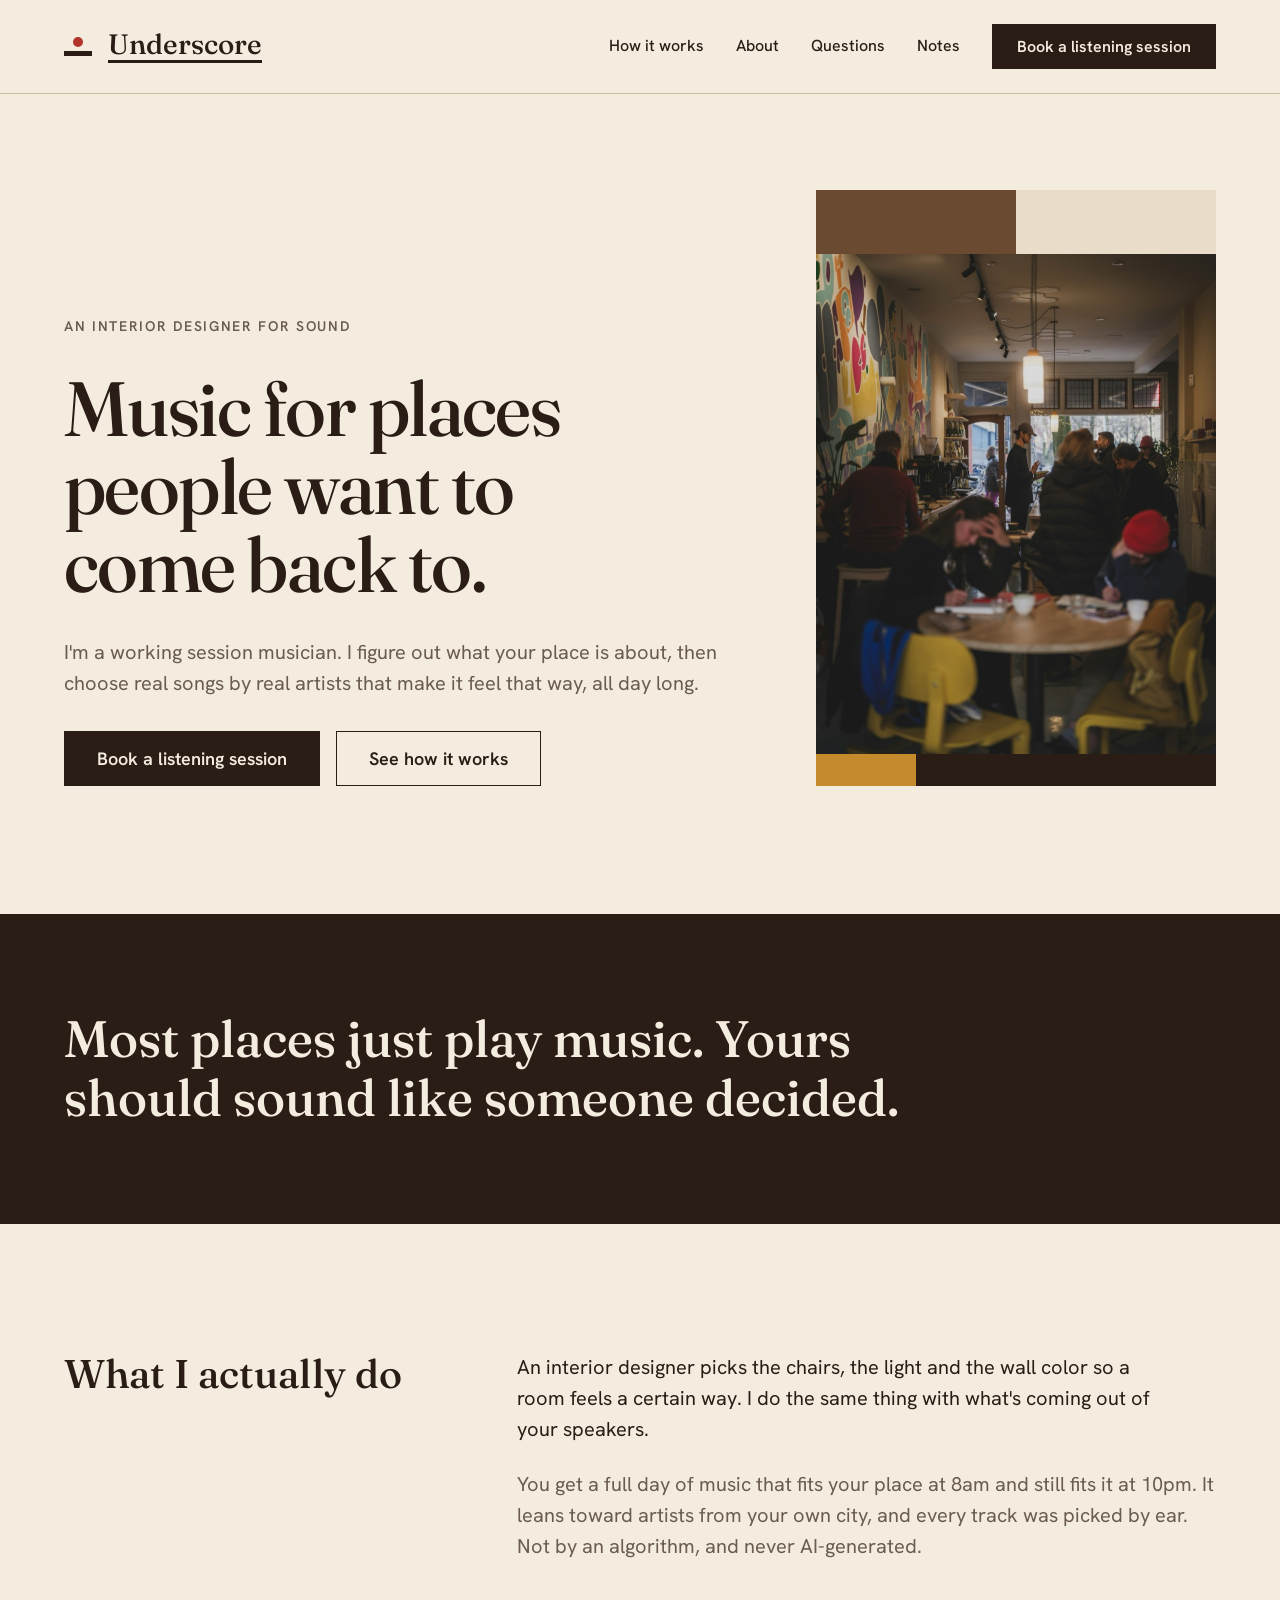
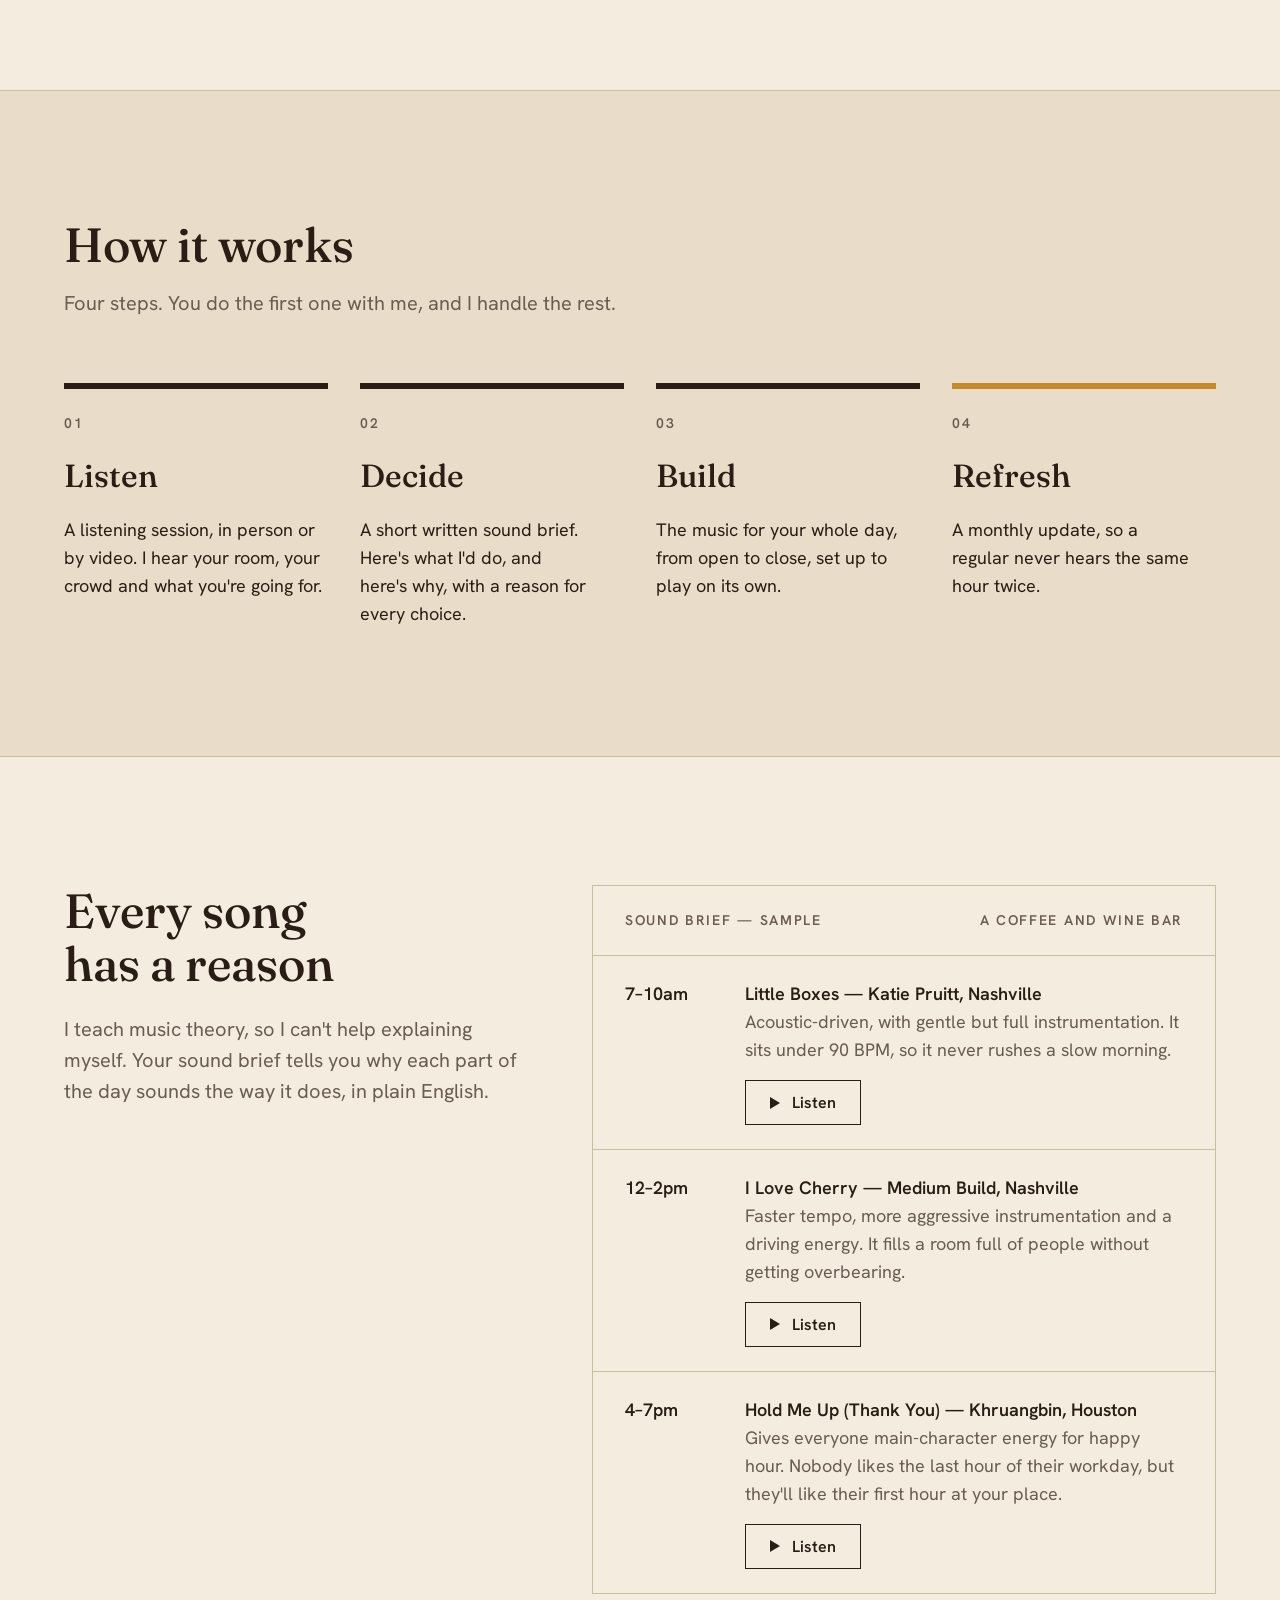
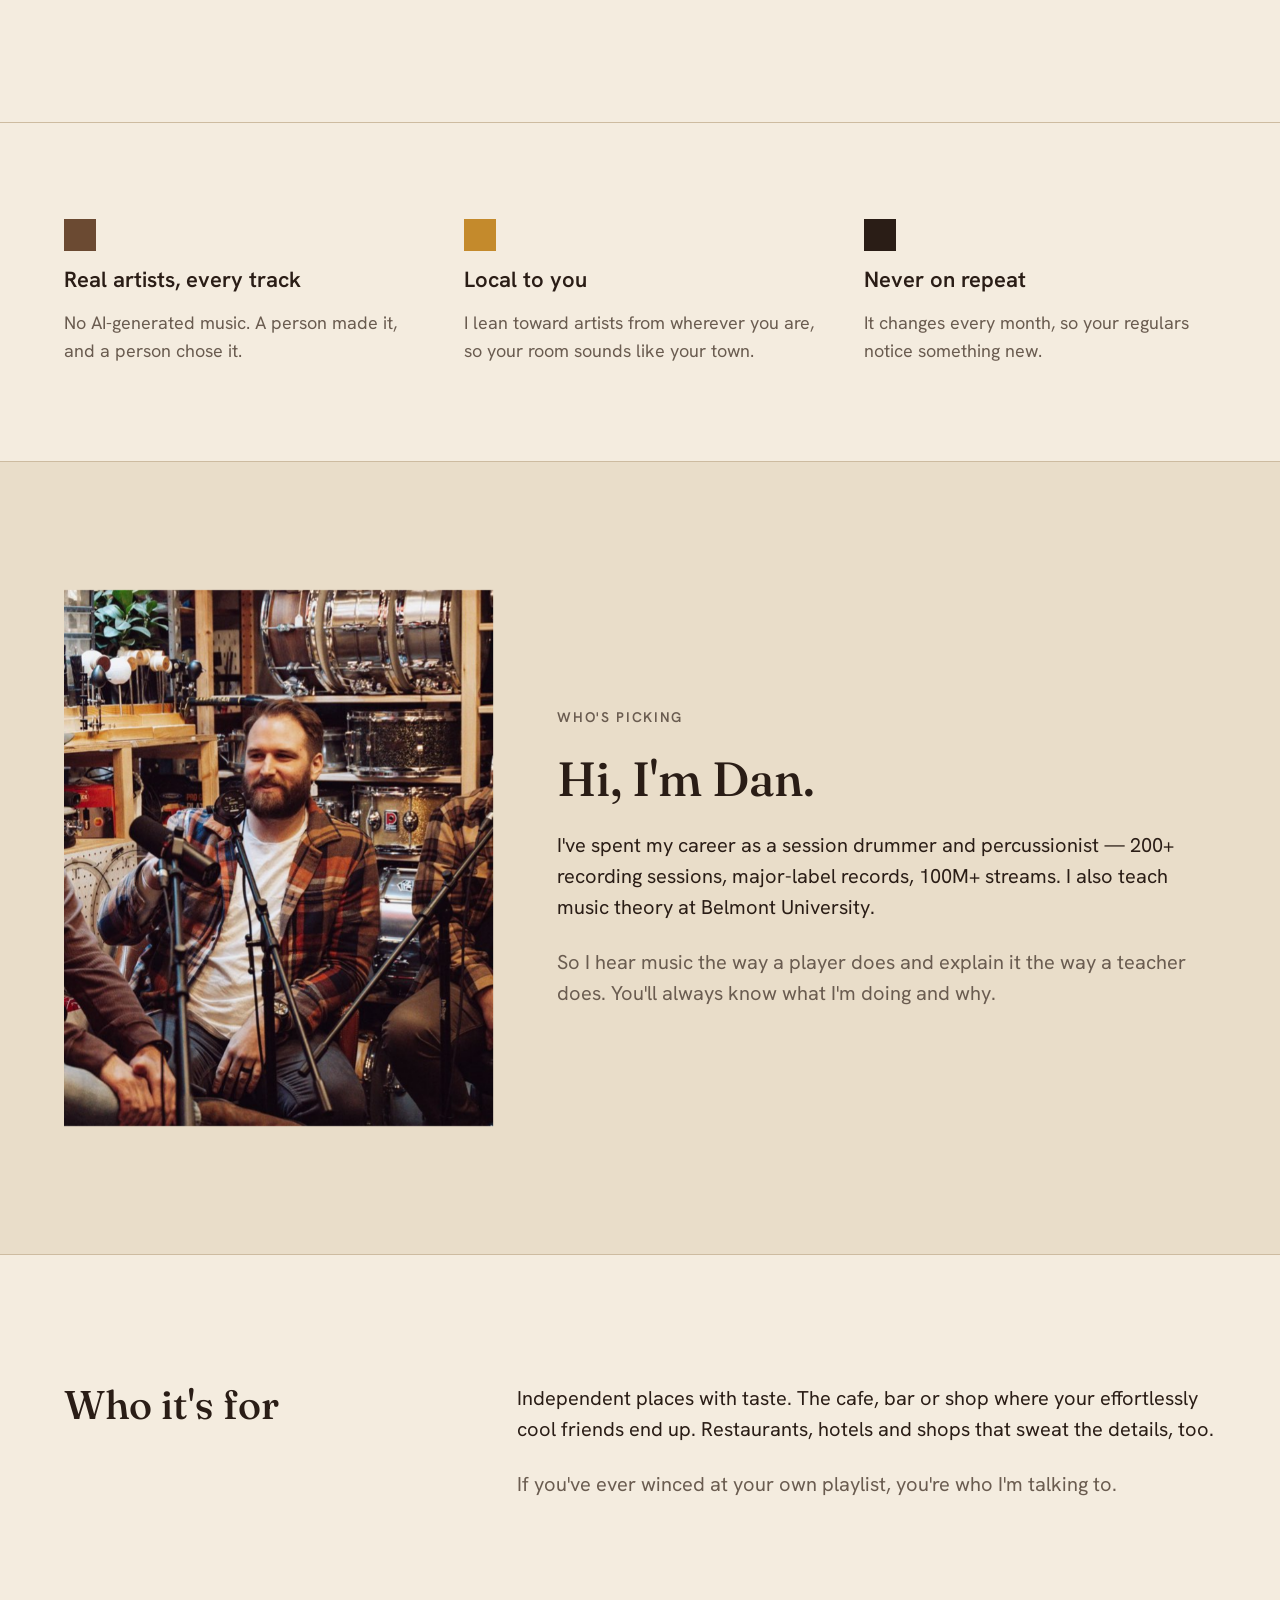
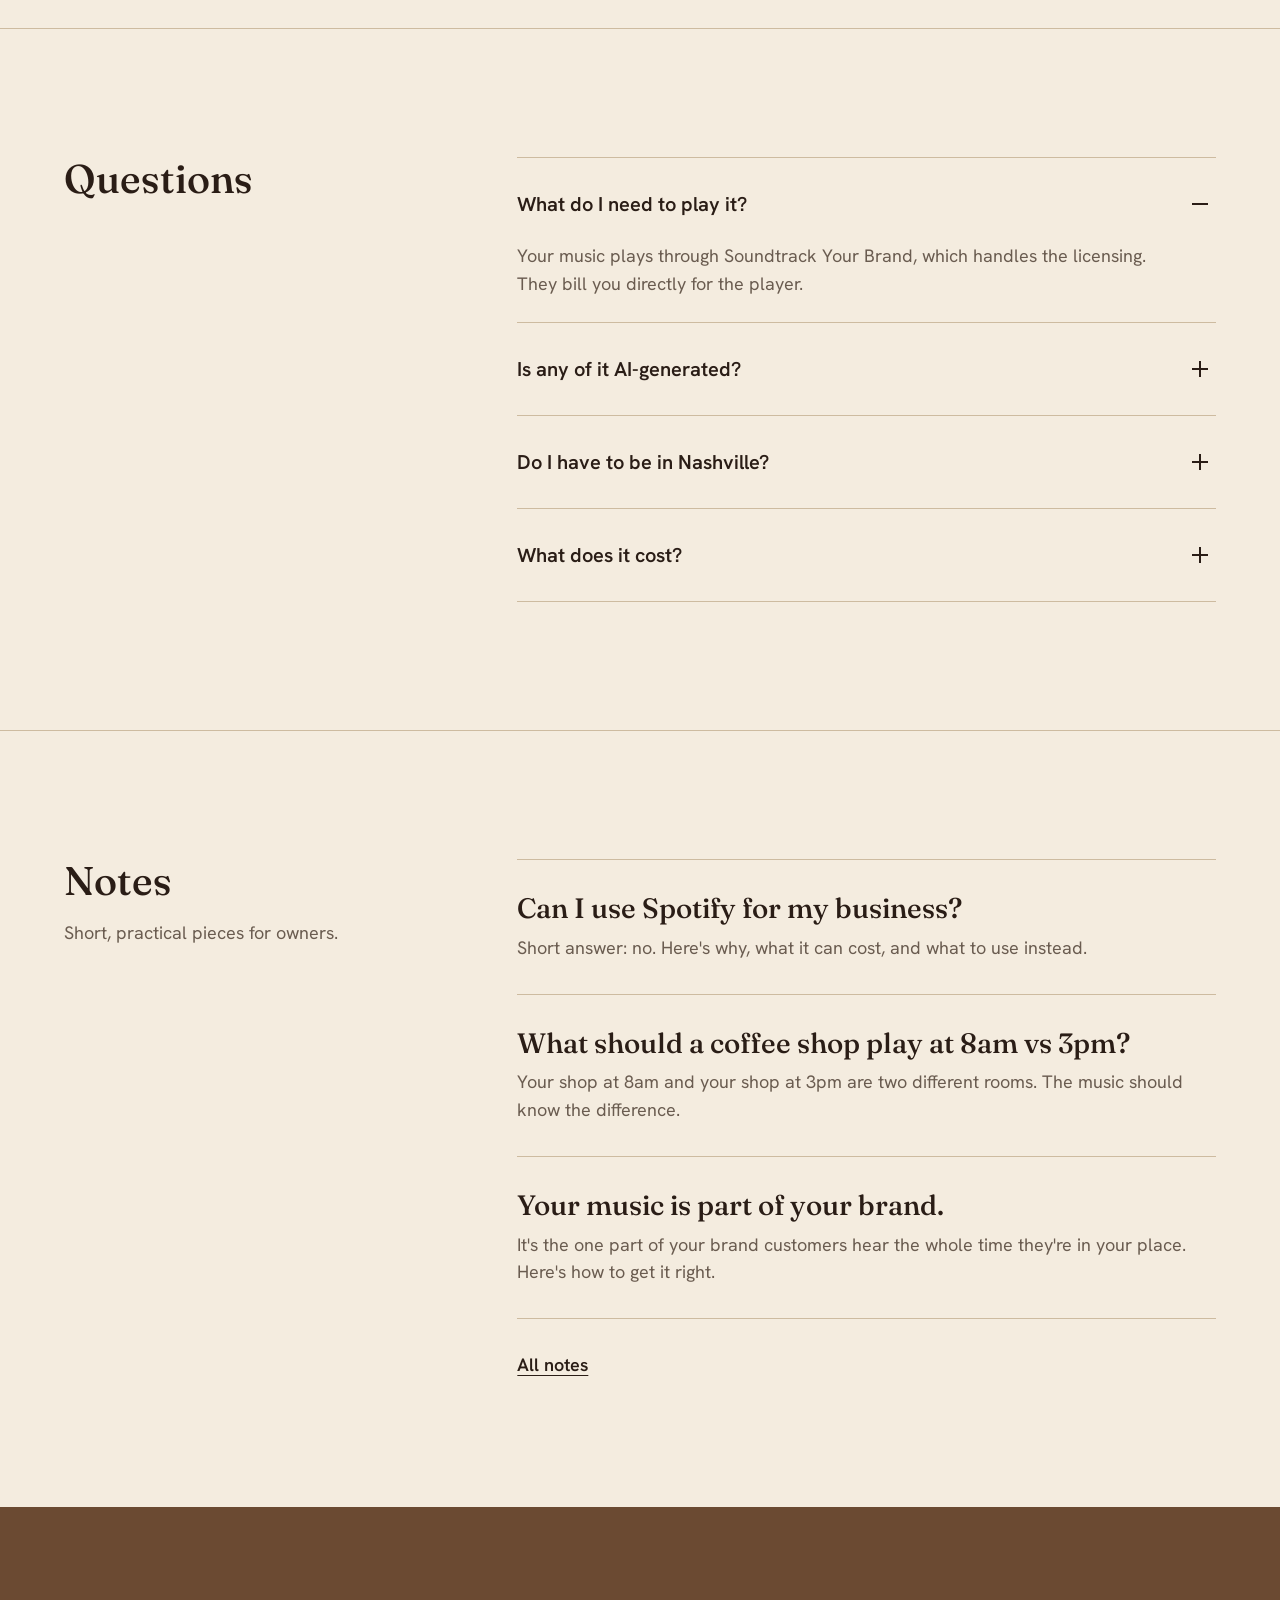
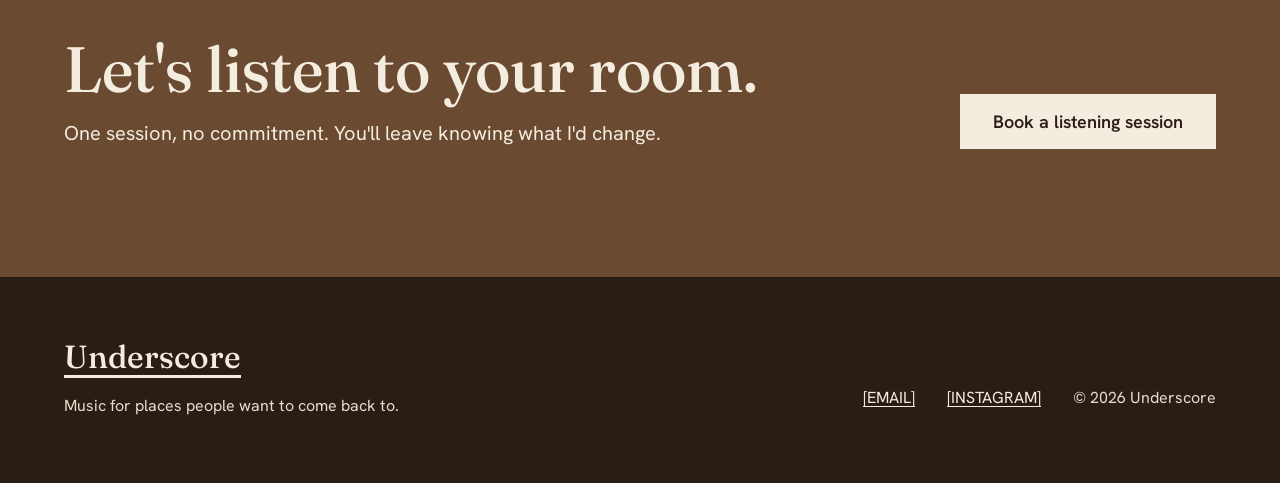
==== site/index.html @ d5ae50de "Add note: Can I use Spotify for my business? Links it from the brand note and retires the placeholde" ====
<!doctype html>
<html lang="en">
<head>
  <meta charset="utf-8">
  <meta name="viewport" content="width=device-width, initial-scale=1">
  <title>Underscore — Music for places people want to come back to</title>
  <meta name="description" content="A working session musician who chooses the music for your cafe, bar or shop. Real songs by real artists, explained in plain English. Think of it as an interior designer for sound.">
  <!-- Pre-launch: keep search engines out until the name and domain are settled. Remove at launch. -->
  <meta name="robots" content="noindex, nofollow">
  <meta name="color-scheme" content="light">
  <meta name="theme-color" content="#F4ECDF">
  <link rel="icon" href="favicon.svg" type="image/svg+xml">
  <link rel="apple-touch-icon" href="/apple-touch-icon.png">
  <link rel="preconnect" href="https://fonts.googleapis.com">
  <link rel="preconnect" href="https://fonts.gstatic.com" crossorigin>
  <link href="https://fonts.googleapis.com/css2?family=Fraunces:opsz,wght@9..144,500&family=Hanken+Grotesk:wght@400;500;600&display=swap" rel="stylesheet">
  <link rel="stylesheet" href="styles.css">
  <script src="js/site.js" defer></script>
</head>
<body>
  <a class="skip" href="#main">Skip to content</a>

  <header class="site-header">
    <div class="wrap">
      <a class="brand" href="/" aria-label="Underscore, home">
        <span class="stamp" aria-hidden="true"><span class="stamp__dot"></span><span class="stamp__bar"></span></span>
        <span class="wordmark">Underscore</span>
      </a>
      <nav class="nav" aria-label="Main">
        <a href="#how">How it works</a>
        <a href="#about">About</a>
        <a href="#faq">Questions</a>
        <a href="/notes/">Notes</a>
      </nav>
      <!-- Shortens to "Book" on phones; aria-label keeps the full name for screen readers. -->
      <a class="btn btn--solid btn--small header-cta" href="book.html" aria-label="Book a listening session">Book<span class="hide-sm">&nbsp;a listening session</span></a>
    </div>
  </header>

  <main id="main" tabindex="-1">
    <section class="hero">
      <div class="wrap">
        <div class="hero__copy">
          <p class="eyebrow">An interior designer for sound</p>
          <h1>Music for places people want to come back to.</h1>
          <p class="hero__sub lede soft">I'm a working session musician. I figure out what your place is about, then choose real songs by real artists that make it feel that way, all day long.</p>
          <div class="actions">
            <a class="btn btn--solid" href="book.html">Book a listening session</a>
            <a class="btn btn--line" href="#how">See how it works</a>
          </div>
        </div>
        <!-- Decorative: the photo is mood, not information, so alt="". Photo via Unsplash. -->
        <div class="blocks" aria-hidden="true">
          <div></div>
          <div></div>
          <div class="photo">
            <img src="images/hero-cafe-800.jpg"
                 srcset="images/hero-cafe-800.jpg 800w, images/hero-cafe-1200.jpg 1200w"
                 sizes="(max-width: 760px) 100vw, 440px"
                 width="1200" height="1600" alt="" fetchpriority="high">
          </div>
          <div></div>
          <div></div>
        </div>
      </div>
    </section>

    <section class="band--ink quote-band">
      <div class="wrap">
        <p class="quote" data-reveal="words">Most places just play music. Yours should sound like someone decided.</p>
      </div>
    </section>

    <section class="section">
      <div class="wrap split" data-reveal-stagger>
        <h2 class="h2 h2--sm">What I actually do</h2>
        <div class="stack lede measure">
          <p>An interior designer picks the chairs, the light and the wall color so a room feels a certain way. I do the same thing with what's coming out of your speakers.</p>
          <p class="soft">You get a full day of music that fits your place at 8am and still fits it at 10pm. It leans toward artists from your own city, and every track was picked by ear. Not by an algorithm, and never AI-generated.</p>
        </div>
      </div>
    </section>

    <section id="how" class="section band--plaster">
      <div class="wrap">
        <div class="stack stack--tight measure" data-reveal>
          <h2 class="h2">How it works</h2>
          <p class="lede soft">Four steps. You do the first one with me, and I handle the rest.</p>
        </div>
        <ol class="steps" data-reveal-stagger>
          <li class="step">
            <span class="step__num" aria-hidden="true">01</span>
            <h3>Listen</h3>
            <p>A listening session, in person or by video. I hear your room, your crowd and what you're going for.</p>
          </li>
          <li class="step">
            <span class="step__num" aria-hidden="true">02</span>
            <h3>Decide</h3>
            <p>A short written sound brief. Here's what I'd do, and here's why, with a reason for every choice.</p>
          </li>
          <li class="step">
            <span class="step__num" aria-hidden="true">03</span>
            <h3>Build</h3>
            <p>The music for your whole day, from open to close, set up to play on its own.</p>
          </li>
          <li class="step">
            <span class="step__num" aria-hidden="true">04</span>
            <h3>Refresh</h3>
            <p>A monthly update, so a regular never hears the same hour twice.</p>
          </li>
        </ol>
      </div>
    </section>

    <section class="section">
      <div class="wrap brief-wrap">
        <div class="stack" data-reveal>
          <h2 class="h2">Every song has a reason</h2>
          <p class="lede soft">I teach music theory, so I can't help explaining myself. Your sound brief tells you why each part of the day sounds the way it does, in plain English.</p>
        </div>
        <figure class="brief" aria-labelledby="brief-title" data-reveal>
          <figcaption class="brief__head eyebrow"><span id="brief-title">Sound brief — sample</span><span>A coffee and wine bar</span></figcaption>
          <ol class="brief__rows" data-reveal-stagger>
            <li class="brief__row" data-hours="7-10">
              <span class="brief__time">7–10am</span>
              <div class="brief__body">
                <div class="brief__track">Little Boxes — Katie Pruitt, Nashville</div>
                <div class="soft">Acoustic-driven, with gentle but full instrumentation. It sits under 90 BPM, so it never rushes a slow morning.</div>
                <div class="brief__listen" data-bandcamp-track="976748362" data-title="Little Boxes by Katie Pruitt">
                  <a href="https://katiepruitt.bandcamp.com/track/little-boxes">Listen on Bandcamp</a>
                </div>
              </div>
            </li>
            <li class="brief__row" data-hours="12-14">
              <span class="brief__time">12–2pm</span>
              <div class="brief__body">
                <div class="brief__track">I Love Cherry — Medium Build, Nashville</div>
                <div class="soft">Faster tempo, more aggressive instrumentation and a driving energy. It fills a room full of people without getting overbearing.</div>
                <!-- Bandcamp track ID is in the embed code: Share/Embed → "track=NNNN". Without JS this stays a plain link. -->
                <div class="brief__listen" data-bandcamp-track="3488199159" data-title="I Love Cherry by Medium Build">
                  <a href="https://mediumbuild.bandcamp.com/track/i-love-cherry">Listen on Bandcamp</a>
                </div>
              </div>
            </li>
            <li class="brief__row" data-hours="16-19">
              <span class="brief__time">4–7pm</span>
              <div class="brief__body">
                <div class="brief__track">Hold Me Up (Thank You) — Khruangbin, Houston</div>
                <div class="soft">Gives everyone main-character energy for happy hour. Nobody likes the last hour of their workday, but they'll like their first hour at your place.</div>
                <div class="brief__listen" data-bandcamp-track="161354274" data-title="Hold Me Up (Thank You) by Khruangbin">
                  <a href="https://khruangbin.bandcamp.com/track/hold-me-up-thank-you">Listen on Bandcamp</a>
                </div>
              </div>
            </li>
          </ol>
        </figure>
      </div>
    </section>

    <section class="rule-top">
      <div class="wrap">
        <h2 class="visually-hidden">What you can count on</h2>
        <div class="promises" data-reveal-stagger>
          <div class="promise">
            <span class="promise__swatch promise__swatch--walnut" aria-hidden="true"></span>
            <h3>Real artists, every track</h3>
            <p class="soft">No AI-generated music. A person made it, and a person chose it.</p>
          </div>
          <div class="promise">
            <span class="promise__swatch promise__swatch--ochre" aria-hidden="true"></span>
            <h3>Local to you</h3>
            <p class="soft">I lean toward artists from wherever you are, so your room sounds like your town.</p>
          </div>
          <div class="promise">
            <span class="promise__swatch promise__swatch--ink" aria-hidden="true"></span>
            <h3>Never on repeat</h3>
            <p class="soft">It changes every month, so your regulars notice something new.</p>
          </div>
        </div>
      </div>
    </section>

    <section id="about" class="section band--plaster about">
      <div class="wrap">
        <!-- Pre-cropped to 4:5 around Dan, so object-position isn't needed. -->
        <div class="photo" data-reveal="wipe">
          <img src="images/dan-640.jpg"
               srcset="images/dan-640.jpg 640w, images/dan-1100.jpg 1100w"
               sizes="(max-width: 760px) 100vw, 440px"
               width="1100" height="1375" loading="lazy"
               alt="Dan laughing mid-conversation in a drum shop, shelves of snare drums behind him.">
        </div>
        <div class="about__copy stack" data-reveal>
          <p class="eyebrow">Who's picking</p>
          <h2 class="h2">Hi, I'm Dan.</h2>
          <p class="lede">I've spent my career as a session drummer and percussionist — 200+ recording sessions, major-label records, 100M+ streams. I also teach music theory at Belmont University.</p>
          <p class="lede soft">So I hear music the way a player does and explain it the way a teacher does. You'll always know what I'm doing and why.</p>
        </div>
      </div>
    </section>

    <section class="section">
      <div class="wrap split" data-reveal-stagger>
        <h2 class="h2 h2--sm">Who it's for</h2>
        <div class="stack lede measure">
          <p>Independent places with taste. The cafe, bar or shop where your effortlessly cool friends end up. Restaurants, hotels and shops that sweat the details, too.</p>
          <p class="soft">If you've ever winced at your own playlist, you're who I'm talking to.</p>
        </div>
      </div>
    </section>

    <section id="faq" class="section rule-top">
      <div class="wrap split" data-reveal-stagger>
        <h2 class="h2 h2--sm">Questions</h2>
        <div class="faq measure">
          <details open>
            <summary>What do I need to play it?</summary>
            <!-- TODO: confirm licensing wording with Soundtrack before launch -->
            <p>Your music plays through Soundtrack Your Brand, which handles the licensing. They bill you directly for the player.</p>
          </details>
          <details>
            <summary>Is any of it AI-generated?</summary>
            <!-- TODO: confirm with Soundtrack that AI tracks can be filtered -->
            <p>No. Every track is by a human artist.</p>
          </details>
          <details>
            <summary>Do I have to be in Nashville?</summary>
            <p>Not at all. I work with places anywhere in the US and lean toward artists from your city.</p>
          </details>
          <details>
            <summary>What does it cost?</summary>
            <!-- TODO: pricing is paused until owner conversations -->
            <p>Every place is different, so it starts with a conversation.</p>
          </details>
        </div>
      </div>
    </section>

    <section class="section rule-top">
      <div class="wrap split" data-reveal-stagger>
        <div class="stack stack--tight">
          <h2 class="h2 h2--sm">Notes</h2>
          <p class="soft">Short, practical pieces for owners.</p>
        </div>
        <div>
          <!-- Newest first, up to three. Keep in step with site/notes/index.html. -->
          <ol class="note-list">
            <li>
              <a href="/notes/can-i-use-spotify-for-my-business">
                <span class="note-list__title">Can I use Spotify for my business?</span>
                <span class="note-list__dek">Short answer: no. Here's why, what it can cost, and what to use instead.</span>
              </a>
            </li>
            <li>
              <a href="/notes/what-should-a-coffee-shop-play-at-8am-vs-3pm">
                <span class="note-list__title">What should a coffee shop play at 8am vs 3pm?</span>
                <span class="note-list__dek">Your shop at 8am and your shop at 3pm are two different rooms. The music should know the difference.</span>
              </a>
            </li>
            <li>
              <a href="/notes/your-music-is-part-of-your-brand">
                <span class="note-list__title">Your music is part of your brand.</span>
                <span class="note-list__dek">It's the one part of your brand customers hear the whole time they're in your place. Here's how to get it right.</span>
              </a>
            </li>
          </ol>
          <p class="notes-all"><a href="/notes/">All notes</a></p>
        </div>
      </div>
    </section>

    <section class="section band--walnut cta">
      <div class="wrap" data-reveal-stagger>
        <div class="stack stack--tight cta__copy">
          <h2>Let's listen to your room.</h2>
          <p class="lede">One session, no commitment. You'll leave knowing what I'd change.</p>
        </div>
        <a class="btn btn--light" href="book.html">Book a listening session</a>
      </div>
    </section>
  </main>

  <footer class="site-footer">
    <div class="wrap">
      <div class="footer-brand">
        <span class="wordmark">Underscore</span>
        <span>Music for places people want to come back to.</span>
      </div>
      <div class="footer-links">
        <!-- TODO: real email + social once the name/domain settle -->
        <a href="mailto:hello@example.com">[EMAIL]</a>
        <a href="#">[INSTAGRAM]</a>
        <span>© <span data-year>2026</span> Underscore</span>
      </div>
    </div>
  </footer>
</body>
</html>
---- site/styles.css ----
/* Underscore — site styles
   Brand rules (from the one-sheet):
   - Hard edges, no border-radius (the stamp dot is the one circle).
   - Everything sits on a 32px grid; 8/16 are allowed as half-steps inside components.
   - Red (--signal) appears once per page, kept small. Currently: the stamp dot in the header.
   - Ochre (--ochre) is for fills only. It fails text contrast on cream — never use it for text.
   - Fraunces Medium for the name and big statements; Hanken Grotesk for everything else.
*/

:root {
  --paper: #F4ECDF;
  --plaster: #E9DDC9;
  --line: #CDBBA0;
  --ink: #2A1D16;
  --ink-soft: #6A5C50;
  --walnut: #6B4A32;
  --ochre: #C48A2C;
  --signal: #B3342A;

  --serif: 'Fraunces', Georgia, serif;
  --sans: 'Hanken Grotesk', system-ui, sans-serif;

  --max: 1216px;
  --gutter: 32px;
  --section: 128px;

  /* Focus ring color. Dark bands flip it to paper so it stays visible. */
  --focus: var(--ink);

  /* Motion: quick to start, slow to settle. Nothing bounces. */
  --ease: cubic-bezier(0.2, 0.7, 0.2, 1);
}

*, *::before, *::after { box-sizing: border-box; }

@media (prefers-reduced-motion: no-preference) {
  html { scroll-behavior: smooth; }
}

body {
  margin: 0;
  background: var(--paper);
  color: var(--ink);
  font-family: var(--sans);
  font-size: 18px;
  line-height: 1.55;
  -webkit-font-smoothing: antialiased;
}

/* The `hidden` attribute should always win, even over display: flex. */
[hidden] { display: none !important; }

a {
  color: var(--ink);
  text-decoration-thickness: 1px;
  text-underline-offset: 0.2em;
}
a:hover { color: var(--walnut); text-decoration-thickness: 2px; }

img { max-width: 100%; display: block; }

h1, h2, h3, p, figure { margin: 0; }
h1, h2, h3, .quote { text-wrap: balance; }
p { text-wrap: pretty; }

::selection { background: var(--ochre); color: var(--ink); }

/* Anchor jumps land with a little breathing room. */
[id] { scroll-margin-top: 32px; }

.serif { font-family: var(--serif); font-weight: 500; }

.wrap {
  max-width: var(--max);
  margin: 0 auto;
  padding-inline: var(--gutter);
}

.eyebrow {
  font-size: 14px;
  font-weight: 600;
  letter-spacing: 0.12em;
  text-transform: uppercase;
  color: var(--ink-soft);
}

.lede { font-size: 20px; }
.soft { color: var(--ink-soft); }
.measure { max-width: 40em; }

/* Readable by screen readers, invisible on screen. */
.visually-hidden {
  position: absolute;
  width: 1px; height: 1px;
  margin: -1px; padding: 0;
  overflow: hidden;
  clip: rect(0 0 0 0);
  white-space: nowrap;
  border: 0;
}

.skip {
  position: absolute; left: -9999px; top: 0;
  background: var(--ink); color: var(--paper); padding: 12px 16px;
  --focus: var(--ink);
}
.skip:focus { left: 16px; top: 16px; z-index: 10; color: var(--paper); }

:focus-visible { outline: 2px solid var(--focus); outline-offset: 3px; }
/* <main> takes focus from the skip link; no ring needed on the whole page. */
main:focus { outline: none; }

/* ---------- Buttons ---------- */
.btn {
  display: inline-flex;
  align-items: center;
  justify-content: center;
  min-height: 52px;
  padding: 16px 32px;
  font: inherit;
  font-weight: 600;
  line-height: 1.2;
  text-align: center;
  text-decoration: none;
  border: 1px solid var(--ink);
  border-radius: 0;
  cursor: pointer;
}
@media (prefers-reduced-motion: no-preference) {
  .btn { transition: background-color 0.15s, border-color 0.15s, color 0.15s, transform 0.1s; }
  .btn:active { transform: translateY(1px); }
}
.btn:hover { text-decoration: none; }
.btn--solid { background: var(--ink); color: var(--paper); }
.btn--solid:hover { background: var(--walnut); border-color: var(--walnut); color: var(--paper); }
.btn--line { background: transparent; color: var(--ink); }
.btn--line:hover { background: var(--plaster); color: var(--ink); }
.btn--light { background: var(--paper); color: var(--ink); border-color: var(--paper); }
.btn--light:hover { background: var(--plaster); border-color: var(--plaster); color: var(--ink); }
.btn--small { min-height: 44px; padding: 12px 24px; font-size: 16px; }

/* ---------- Header ---------- */
.site-header { border-bottom: 1px solid var(--line); }
.site-header .wrap {
  display: flex;
  flex-wrap: wrap;
  align-items: center;
  justify-content: space-between;
  gap: 16px 32px;
  padding-block: 24px;
}

.brand {
  display: flex;
  align-items: center;
  gap: 16px;
  min-height: 44px;
  text-decoration: none;
}
.stamp { display: flex; flex-direction: column; align-items: center; gap: 4px; }
.stamp__dot { width: 10px; height: 10px; border-radius: 50%; background: var(--signal); }
.stamp__bar { width: 28px; height: 5px; background: var(--ink); }
.wordmark {
  font-family: var(--serif);
  font-weight: 500;
  font-size: 28px;
  line-height: 1;
  color: var(--ink);
  border-bottom: 3px solid currentColor;
  padding-bottom: 2px;
}

.nav { display: flex; flex-wrap: wrap; align-items: center; gap: 0 32px; margin-left: auto; font-size: 16px; font-weight: 500; }
.nav a { display: inline-flex; align-items: center; min-height: 44px; text-decoration: none; }
.nav a:hover { text-decoration: underline; }

/* Phones: brand + Book button on top, section links in their own row below. */
@media (max-width: 760px) {
  .wordmark { font-size: 24px; }
  .nav { order: 3; flex-basis: 100%; margin-left: 0; gap: 0 24px; }
  .hide-sm { display: none; }
}

/* ---------- Sections ---------- */
.section { padding-block: var(--section); }
.band--plaster { background: var(--plaster); border-block: 1px solid var(--line); }
.band--ink { background: var(--ink); color: var(--paper); --focus: var(--paper); }
.band--walnut { background: var(--walnut); color: var(--paper); --focus: var(--paper); }
.rule-top { border-top: 1px solid var(--line); }

.split {
  display: flex;
  flex-wrap: wrap;
  gap: 32px 64px;
}
.split > :first-child { flex: 1 1 280px; }
.split > :last-child { flex: 2 1 480px; min-width: 0; }

.stack { display: flex; flex-direction: column; gap: 24px; }
.stack--tight { gap: 16px; }

.h2 { font-family: var(--serif); font-weight: 500; font-size: 48px; line-height: 1.1; }
.h2--sm { font-size: 40px; }

/* Hero */
.hero .wrap {
  display: flex;
  flex-wrap: wrap;
  align-items: flex-end;
  gap: 64px;
  padding-block: 96px var(--section);
}
.hero__copy { flex: 999 1 520px; min-width: 0; display: flex; flex-direction: column; gap: 32px; }
.hero h1 {
  font-family: var(--serif);
  font-weight: 500;
  font-size: clamp(44px, 6vw, 84px);
  line-height: 1.02;
  letter-spacing: -0.02em;
}
.hero__sub { max-width: 34em; }
.actions { display: flex; flex-wrap: wrap; gap: 16px; }

/* Color blocks frame the photo: a strip above, the photo in portrait, a strip below. */
.blocks {
  flex: 1 1 400px;
  max-width: 440px;
  min-width: 0;
  display: grid;
  grid-template-columns: repeat(4, minmax(0, 1fr));
  grid-template-rows: 64px auto 32px;
}
.blocks .photo { aspect-ratio: 4 / 5; }
/* Keep the table and the people in frame when the photo is cropped. */
.blocks .photo img { object-position: 50% 62%; }
.blocks > :nth-child(1) { grid-column: 1 / 3; background: var(--walnut); }
.blocks > :nth-child(2) { grid-column: 3 / 5; background: var(--plaster); }
.blocks > :nth-child(3) { grid-column: 1 / 5; }
.blocks > :nth-child(4) { grid-column: 1 / 2; background: var(--ochre); }
.blocks > :nth-child(5) { grid-column: 2 / 5; background: var(--ink); }

/* Photo placeholder — swap for <img> when photography exists */
.photo {
  background: var(--plaster);
  border: 1px dashed var(--ink-soft);
  color: var(--ink-soft);
  font-size: 14px;
  display: flex;
  align-items: center;
  justify-content: center;
  text-align: center;
  padding: 16px;
}
.photo img { width: 100%; height: 100%; object-fit: cover; }
.photo:has(img) { padding: 0; border: 0; }

/* Quote */
.quote {
  max-width: 18em;
  font-family: var(--serif);
  font-weight: 500;
  font-size: clamp(32px, 4vw, 52px);
  line-height: 1.15;
}
.quote-band { padding-block: 96px; }

/* Steps */
.steps {
  list-style: none;
  padding: 0;
  margin: 64px 0 0;
  display: grid;
  grid-template-columns: repeat(auto-fit, minmax(240px, 1fr));
  gap: 32px;
}
/* The bar on top of each step is a ::before (not a border) so it can fill in on scroll. */
.step { position: relative; display: flex; flex-direction: column; gap: 16px; padding-top: 30px; }
.step::before {
  content: "";
  position: absolute; top: 0; left: 0; right: 0;
  height: 6px;
  background: var(--ink);
  transform-origin: left;
}
.step:last-child::before { background: var(--ochre); }
.step__num { font-size: 14px; font-weight: 600; letter-spacing: 0.12em; color: var(--ink-soft); }
.step h3 { font-family: var(--serif); font-weight: 500; font-size: 32px; }

/* Brief */
.brief-wrap { display: flex; flex-wrap: wrap; gap: 64px; align-items: flex-start; }
.brief-wrap > :first-child { flex: 1 1 320px; min-width: 0; }
.brief { flex: 1 1 480px; min-width: 0; border: 1px solid var(--line); background: var(--paper); }
.brief__head {
  display: flex; flex-wrap: wrap; justify-content: space-between; gap: 16px;
  padding: 24px 32px; border-bottom: 1px solid var(--line);
}
.brief__rows { list-style: none; margin: 0; padding: 0; }
.brief__row {
  display: grid;
  grid-template-columns: 96px minmax(0, 1fr);
  gap: 8px 24px;
  padding: 24px 32px;
}
.brief__row + .brief__row { border-top: 1px solid var(--line); }
.brief__time, .brief__track { font-weight: 600; }
.brief__time { display: flex; flex-direction: column; align-items: flex-start; gap: 8px; }

.brief__body { display: flex; flex-direction: column; gap: 0; }
.brief__listen { margin-top: 16px; }
.brief__listen a { font-weight: 600; }

/* Play triangle drawn in CSS (a ▶ character can turn into an emoji on phones). */
.btn--play { gap: 12px; }
.btn--play::before {
  content: "";
  width: 0; height: 0;
  border-style: solid;
  border-width: 6px 0 6px 10px;
  border-color: transparent transparent transparent currentColor;
}
.brief__player { display: block; width: 100%; max-width: 400px; height: 42px; border: 0; }

/* js/site.js marks the row that matches the visitor's time of day. */
.brief__row.is-now { background: var(--plaster); box-shadow: inset 4px 0 0 var(--ochre); }
.brief__now {
  font-size: 12px;
  font-weight: 600;
  letter-spacing: 0.12em;
  text-transform: uppercase;
  color: var(--paper);
  background: var(--ink);
  padding: 2px 8px;
}

/* Promises */
.promises { display: grid; grid-template-columns: repeat(auto-fit, minmax(260px, 1fr)); gap: 48px; padding-block: 96px; }
.promise { display: flex; flex-direction: column; gap: 12px; }
.promise__swatch { width: 32px; height: 32px; }
.promise__swatch--walnut { background: var(--walnut); }
.promise__swatch--ochre { background: var(--ochre); }
.promise__swatch--ink { background: var(--ink); }
.promise h3 { font-size: 22px; font-weight: 600; }

/* About */
.about .wrap { display: flex; flex-wrap: wrap; align-items: center; gap: 64px; }
.about .photo { flex: 1 1 320px; min-width: 0; aspect-ratio: 4 / 5; }
.about__copy { flex: 2 1 440px; min-width: 0; }

/* FAQ — a drawn +/− replaces the browser's triangle (display: flex removes it anyway).
   Two bars: ::after is the horizontal one, ::before the vertical one that turns flat when open. */
.faq details { border-top: 1px solid var(--line); padding-block: 24px; }
.faq details:last-child { border-bottom: 1px solid var(--line); }
.faq summary {
  position: relative;
  display: flex;
  align-items: center;
  min-height: 44px;
  padding-right: 56px;
  font-weight: 600;
  font-size: 20px;
  cursor: pointer;
  list-style: none;
}
.faq summary::-webkit-details-marker { display: none; }
.faq summary::before,
.faq summary::after {
  content: "";
  position: absolute;
  right: 8px;
  top: 50%;
  width: 16px;
  height: 2px;
  margin-top: -1px;
  background: currentColor;
}
.faq summary::before { transform: rotate(90deg); }
.faq details[open] > summary::before { transform: rotate(0deg); }
.faq summary:hover { color: var(--walnut); }
.faq details p { margin-top: 16px; padding-right: 56px; color: var(--ink-soft); }

/* CTA band */
.cta .wrap { display: flex; flex-wrap: wrap; align-items: flex-end; justify-content: space-between; gap: 32px 64px; }
.cta__copy { flex: 1 1 480px; }
.cta h2 { font-family: var(--serif); font-weight: 500; font-size: clamp(40px, 5vw, 64px); line-height: 1.05; }

/* Footer */
.site-footer { background: var(--ink); color: var(--plaster); font-size: 16px; --focus: var(--paper); }
.site-footer .wrap { display: flex; flex-wrap: wrap; justify-content: space-between; align-items: flex-end; gap: 32px; padding-block: 64px; }
.site-footer a { color: var(--paper); }
.site-footer a:hover { color: var(--plaster); }
.site-footer .wordmark { color: var(--paper); font-size: 32px; align-self: flex-start; }
.footer-brand { display: flex; flex-direction: column; gap: 16px; }
.footer-links { display: flex; flex-wrap: wrap; align-items: center; gap: 8px 32px; }
.footer-links a { display: inline-block; padding-block: 8px; }

/* ---------- Book page ---------- */
.book .wrap { display: flex; flex-wrap: wrap; align-items: flex-start; gap: 64px; padding-block: 96px var(--section); }
.book__intro { flex: 1 1 360px; min-width: 0; display: flex; flex-direction: column; gap: 32px; }
.book h1, .not-found h1 { font-family: var(--serif); font-weight: 500; font-size: clamp(40px, 5vw, 64px); line-height: 1.05; letter-spacing: -0.01em; }
.expect { list-style: none; margin: 0; padding: 0; border-top: 1px solid var(--line); }
.expect__row { display: grid; grid-template-columns: 48px minmax(0, 1fr); gap: 16px; padding-block: 24px; border-bottom: 1px solid var(--line); }
.expect__row .step__num { padding-top: 3px; }
.mini-blocks { display: grid; grid-template-columns: repeat(4, minmax(0, 1fr)); height: 64px; }
.mini-blocks > :nth-child(1) { background: var(--walnut); }
.mini-blocks > :nth-child(2) { background: var(--ochre); }
.mini-blocks > :nth-child(3) { grid-column: 3 / 5; background: var(--ink); }

.scheduler {
  flex: 1 1 520px;
  min-width: 0;
  min-height: 640px;
  background: var(--plaster);
  border: 1px solid var(--line);
  overflow: auto;
}
.scheduler__fallback { padding: 48px 32px; display: flex; flex-direction: column; gap: 24px; align-items: flex-start; }

/* ---------- Notes ---------- */
/* Index page and home-page list share .note-list. */
.notes-head { padding-block: 96px 64px; }
.notes-head h1, .note__head h1 { font-family: var(--serif); font-weight: 500; font-size: clamp(40px, 5vw, 64px); line-height: 1.05; letter-spacing: -0.01em; }

.note-list { list-style: none; margin: 0; padding: 0; border-top: 1px solid var(--line); }
.note-list li { border-bottom: 1px solid var(--line); }
.note-list a {
  display: flex;
  flex-direction: column;
  gap: 8px;
  padding-block: 32px;
  text-decoration: none;
}
.note-list__title { font-family: var(--serif); font-weight: 500; font-size: 28px; line-height: 1.2; }
.note-list__dek { color: var(--ink-soft); }
.note-list a:hover .note-list__title { text-decoration: underline; text-decoration-thickness: 2px; text-underline-offset: 0.15em; }
.notes-index { padding-bottom: var(--section); }
.notes-all { margin-top: 32px; font-weight: 600; }

/* A single note */
.note__head { padding-block: 96px 64px; border-bottom: 1px solid var(--line); }
.note__head .stack { max-width: 40em; }
.note__body { padding-block: 64px var(--section); }

/* Long-form text. Kept to a readable line length. */
.prose { max-width: 38em; font-size: 20px; line-height: 1.65; }
.prose > * + * { margin-top: 24px; }
.prose h2 { font-family: var(--serif); font-weight: 500; font-size: 32px; line-height: 1.2; margin-top: 64px; }
.prose h3 { font-size: 22px; font-weight: 600; margin-top: 48px; }
.prose h2 + *, .prose h3 + * { margin-top: 16px; }
.prose ul, .prose ol { padding-left: 1.25em; }
.prose li + li { margin-top: 8px; }
/* .pull is a line from the text set large; blockquote is for quoting someone else. Same look. */
.prose blockquote, .prose .pull {
  margin-block: 48px;
  margin-inline: 0;
  padding-left: 24px;
  border-left: 4px solid var(--ink);
  font-family: var(--serif);
  font-weight: 500;
  font-size: 26px;
  line-height: 1.3;
}
.prose .brief__listen { margin-top: 16px; }

/* ---------- 404 ---------- */
.not-found .wrap { padding-block: var(--section); align-items: flex-start; }
.not-found .actions { margin-top: 8px; }

/* ---------- Motion ----------
   All of it sits behind prefers-reduced-motion. Load animations are CSS only;
   scroll reveals need js/site.js to add .reveal (and .is-in once on screen),
   so without JS everything is simply visible. */
@media (prefers-reduced-motion: no-preference) {

  /* Hero on load: copy rises, color blocks slide into place, photo rises into its frame. */
  .hero__copy > *, .book__intro > *, .not-found .wrap > *, .notes-head .stack > *, .note__head .stack > * { animation: rise 0.8s var(--ease) both; }
  .notes-head .stack > :nth-child(2), .note__head .stack > :nth-child(2) { animation-delay: 0.08s; }
  .notes-head .stack > :nth-child(3), .note__head .stack > :nth-child(3) { animation-delay: 0.16s; }
  .hero__copy > :nth-child(2), .book__intro > :nth-child(2), .not-found .wrap > :nth-child(2) { animation-delay: 0.08s; }
  .hero__copy > :nth-child(3), .book__intro > :nth-child(3), .not-found .wrap > :nth-child(3) { animation-delay: 0.16s; }
  .hero__copy > :nth-child(4), .book__intro > :nth-child(n+4), .not-found .wrap > :nth-child(4) { animation-delay: 0.24s; }

  .blocks > *, .mini-blocks > * { animation: lay-in 0.9s var(--ease) both; transform-origin: left; }
  .blocks > :nth-child(2), .blocks > :nth-child(5) { transform-origin: right; }
  .blocks > :nth-child(1) { animation-delay: 0.15s; }
  .blocks > :nth-child(2) { animation-delay: 0.25s; }
  .blocks > :nth-child(4) { animation-delay: 0.5s; }
  .blocks > :nth-child(5) { animation-delay: 0.6s; }
  .mini-blocks > :nth-child(2) { animation-delay: 0.1s; }
  .mini-blocks > :nth-child(3) { animation-delay: 0.2s; }

  .blocks > .photo { animation: wipe-up 1.1s var(--ease) 0.3s both; }
  .blocks .photo img { animation: settle 1.8s var(--ease) 0.3s both; }

  /* Scroll reveals (classes added by js/site.js) */
  .reveal { opacity: 0; transform: translateY(24px); }
  .reveal.is-in {
    opacity: 1;
    transform: none;
    transition: opacity 0.7s var(--ease), transform 0.7s var(--ease);
    transition-delay: var(--delay, 0ms);
  }

  .reveal--wipe, .reveal--wipe.is-in { opacity: 1; transform: none; }
  .reveal--wipe { clip-path: inset(100% 0 0 0); }
  .reveal--wipe.is-in { clip-path: inset(0); transition: clip-path 1.1s var(--ease); }

  .reveal--words, .reveal--words.is-in { opacity: 1; transform: none; }
  .reveal--words .word { display: inline-block; opacity: 0; transform: translateY(0.35em); }
  .reveal--words.is-in .word {
    opacity: 1;
    transform: none;
    transition: opacity 0.6s var(--ease), transform 0.6s var(--ease);
    transition-delay: calc(var(--i) * 70ms);
  }

  /* Step bars fill left to right, just after their step appears. */
  .step.reveal::before { transform: scaleX(0); }
  .step.reveal.is-in::before {
    transform: scaleX(1);
    transition: transform 0.9s var(--ease);
    transition-delay: calc(var(--delay, 0ms) + 200ms);
  }

  /* FAQ: the + turns into a −, and answers open smoothly where supported. */
  .faq summary::before { transition: transform 0.3s var(--ease); }
  .faq details { interpolate-size: allow-keywords; }
  .faq details::details-content {
    block-size: 0;
    overflow: hidden;
    transition: block-size 0.35s var(--ease), content-visibility 0.35s allow-discrete;
  }
  .faq details[open]::details-content { block-size: auto; }
}

@keyframes rise    { from { opacity: 0; transform: translateY(16px); } }
@keyframes lay-in  { from { transform: scaleX(0); } }
@keyframes wipe-up { from { clip-path: inset(100% 0 0 0); } }
@keyframes settle  { from { transform: scale(1.08); } }

/* Printing shouldn't depend on having scrolled past everything. */
@media print {
  .reveal, .reveal .word { opacity: 1 !important; transform: none !important; clip-path: none !important; }
}

@media (max-width: 600px) {
  :root { --gutter: 24px; --section: 64px; }
  .h2 { font-size: 36px; }
  .h2--sm { font-size: 32px; }
  .hero .wrap { padding-block: 48px 64px; gap: 48px; }
  .actions .btn { flex: 1 1 100%; }
  .blocks { flex-basis: 100%; max-width: none; grid-template-rows: 32px auto 32px; }
  .blocks .photo { aspect-ratio: 1 / 1; }
  .brief__row { grid-template-columns: 1fr; padding-inline: 24px; }
  .brief__head { padding-inline: 24px; }
  .faq details p { padding-right: 0; }
  .notes-head, .note__head { padding-block: 48px 48px; }
  .note__body { padding-top: 48px; }
  .prose { font-size: 18px; }
  .prose h2 { font-size: 28px; margin-top: 48px; }
  .note-list__title { font-size: 24px; }
  .book .wrap { padding-block: 48px var(--section); gap: 48px; }
  .scheduler { min-height: 720px; }
  .scheduler__fallback { padding: 32px 24px; }
}
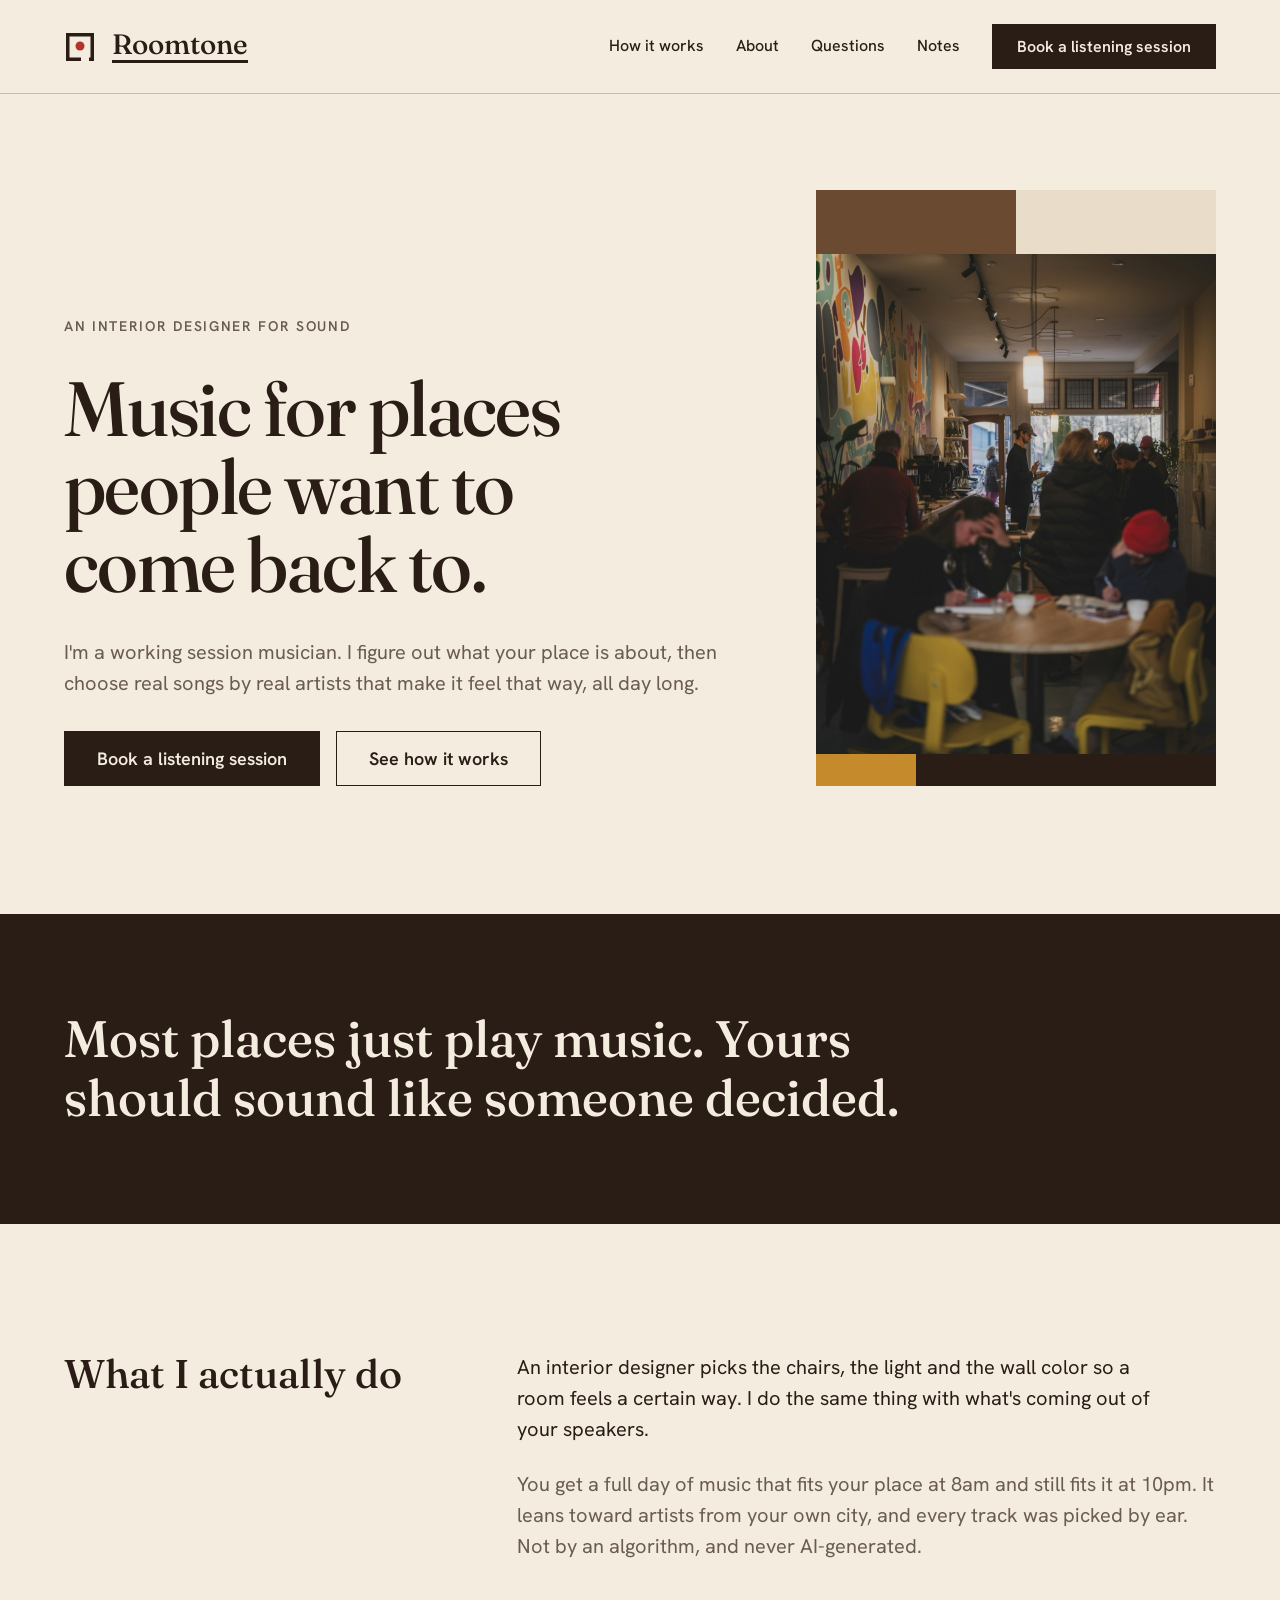
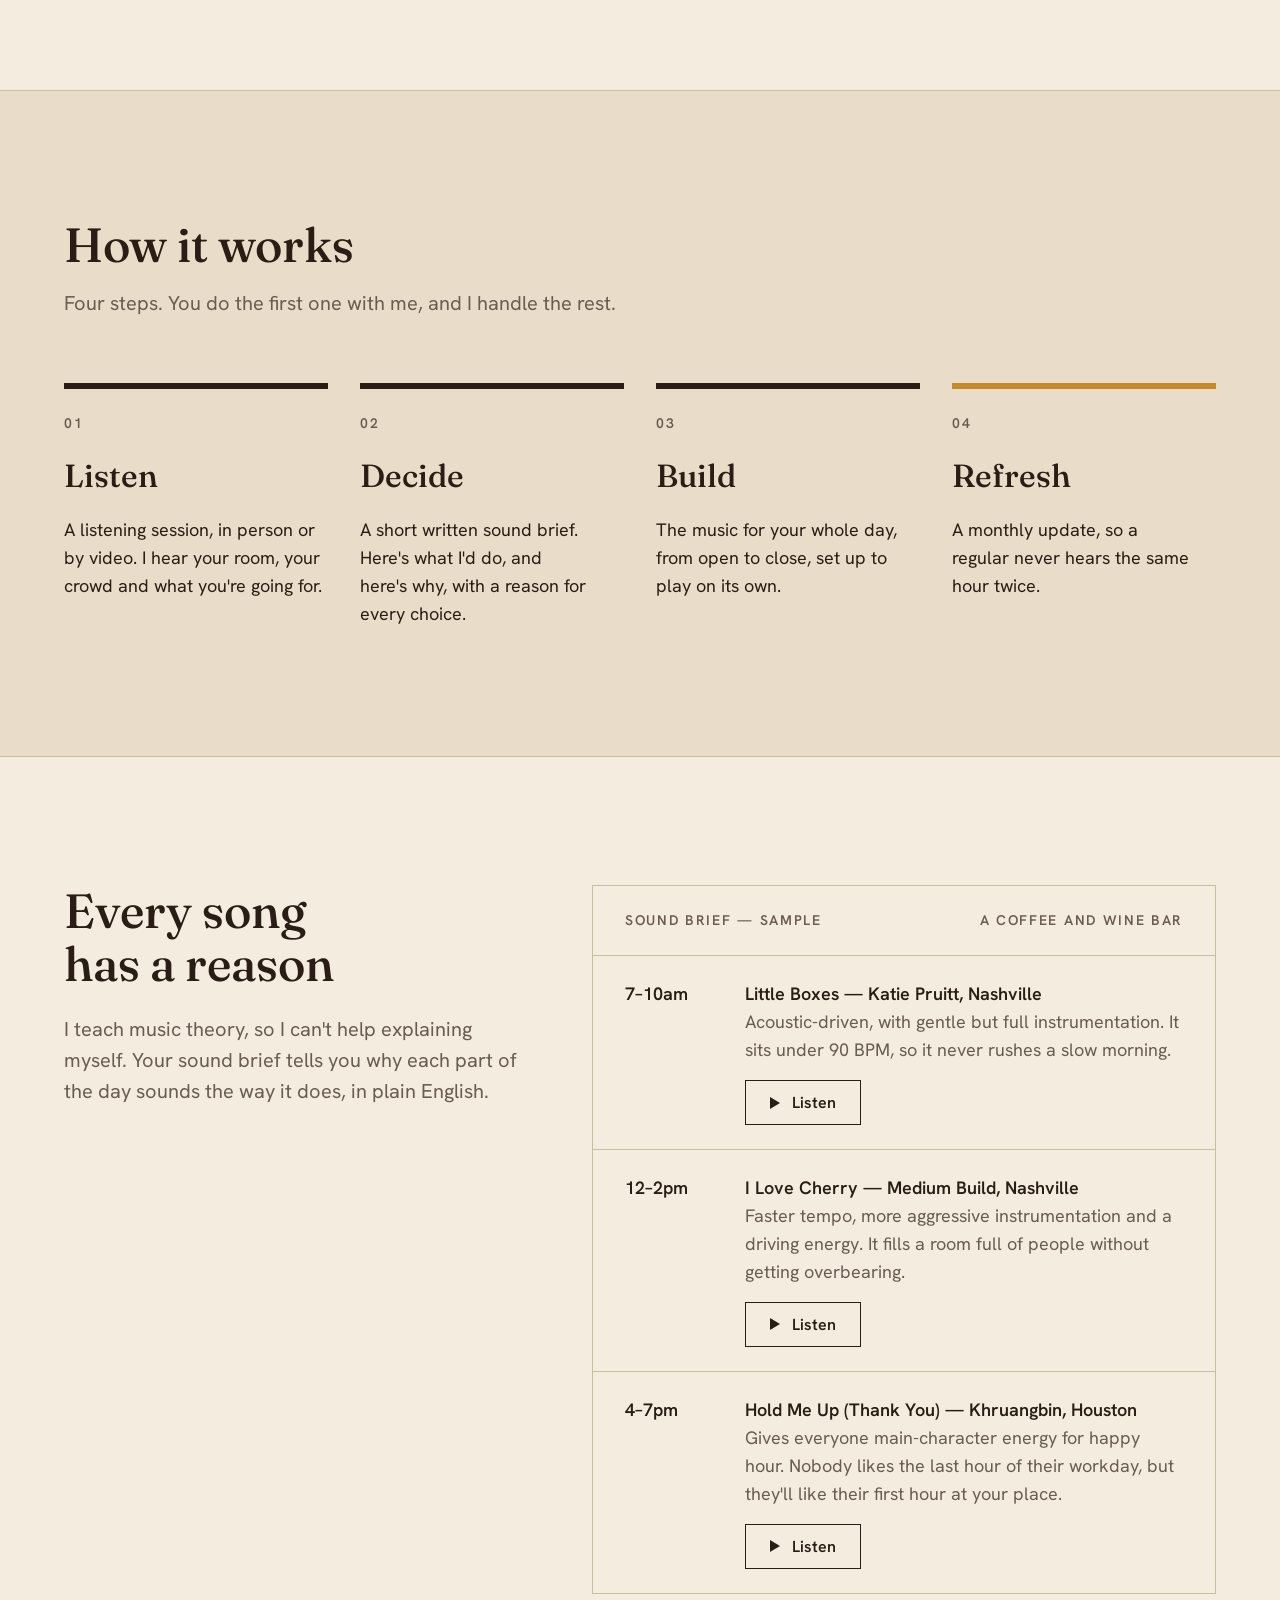
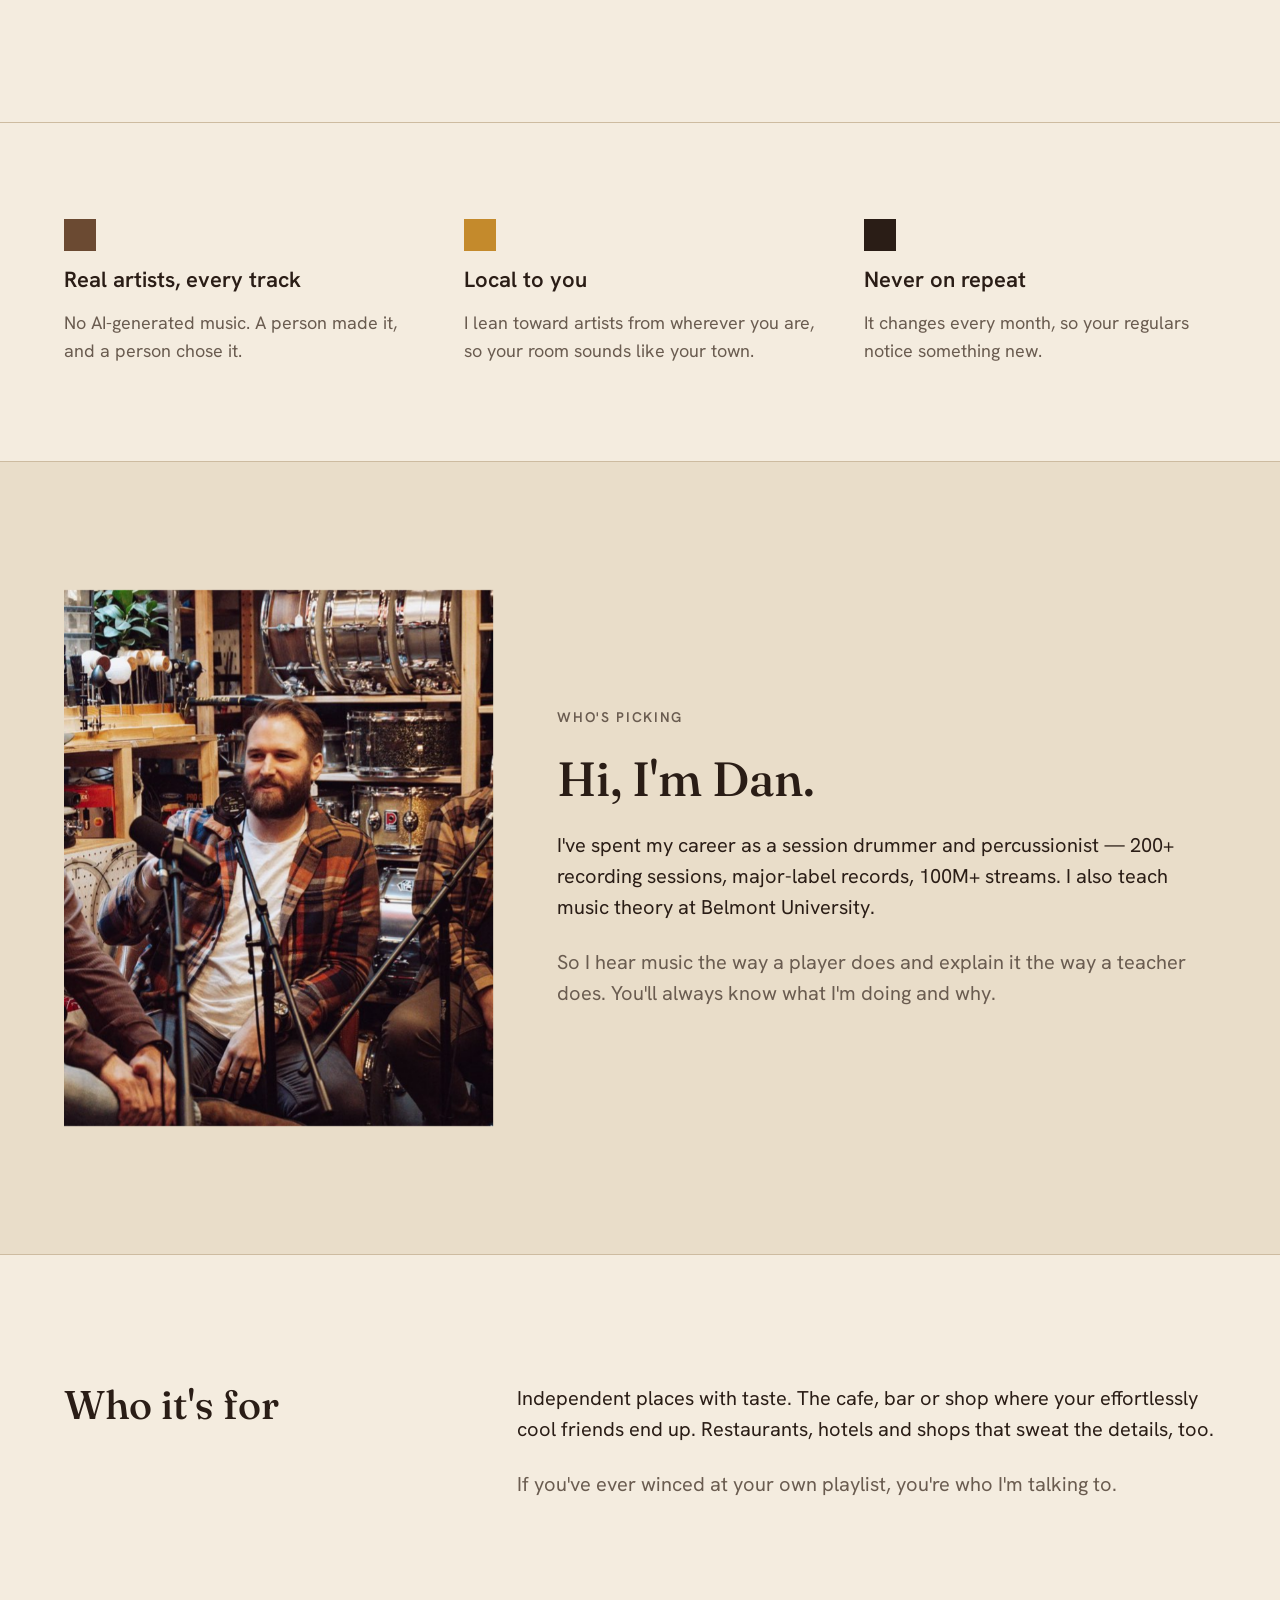
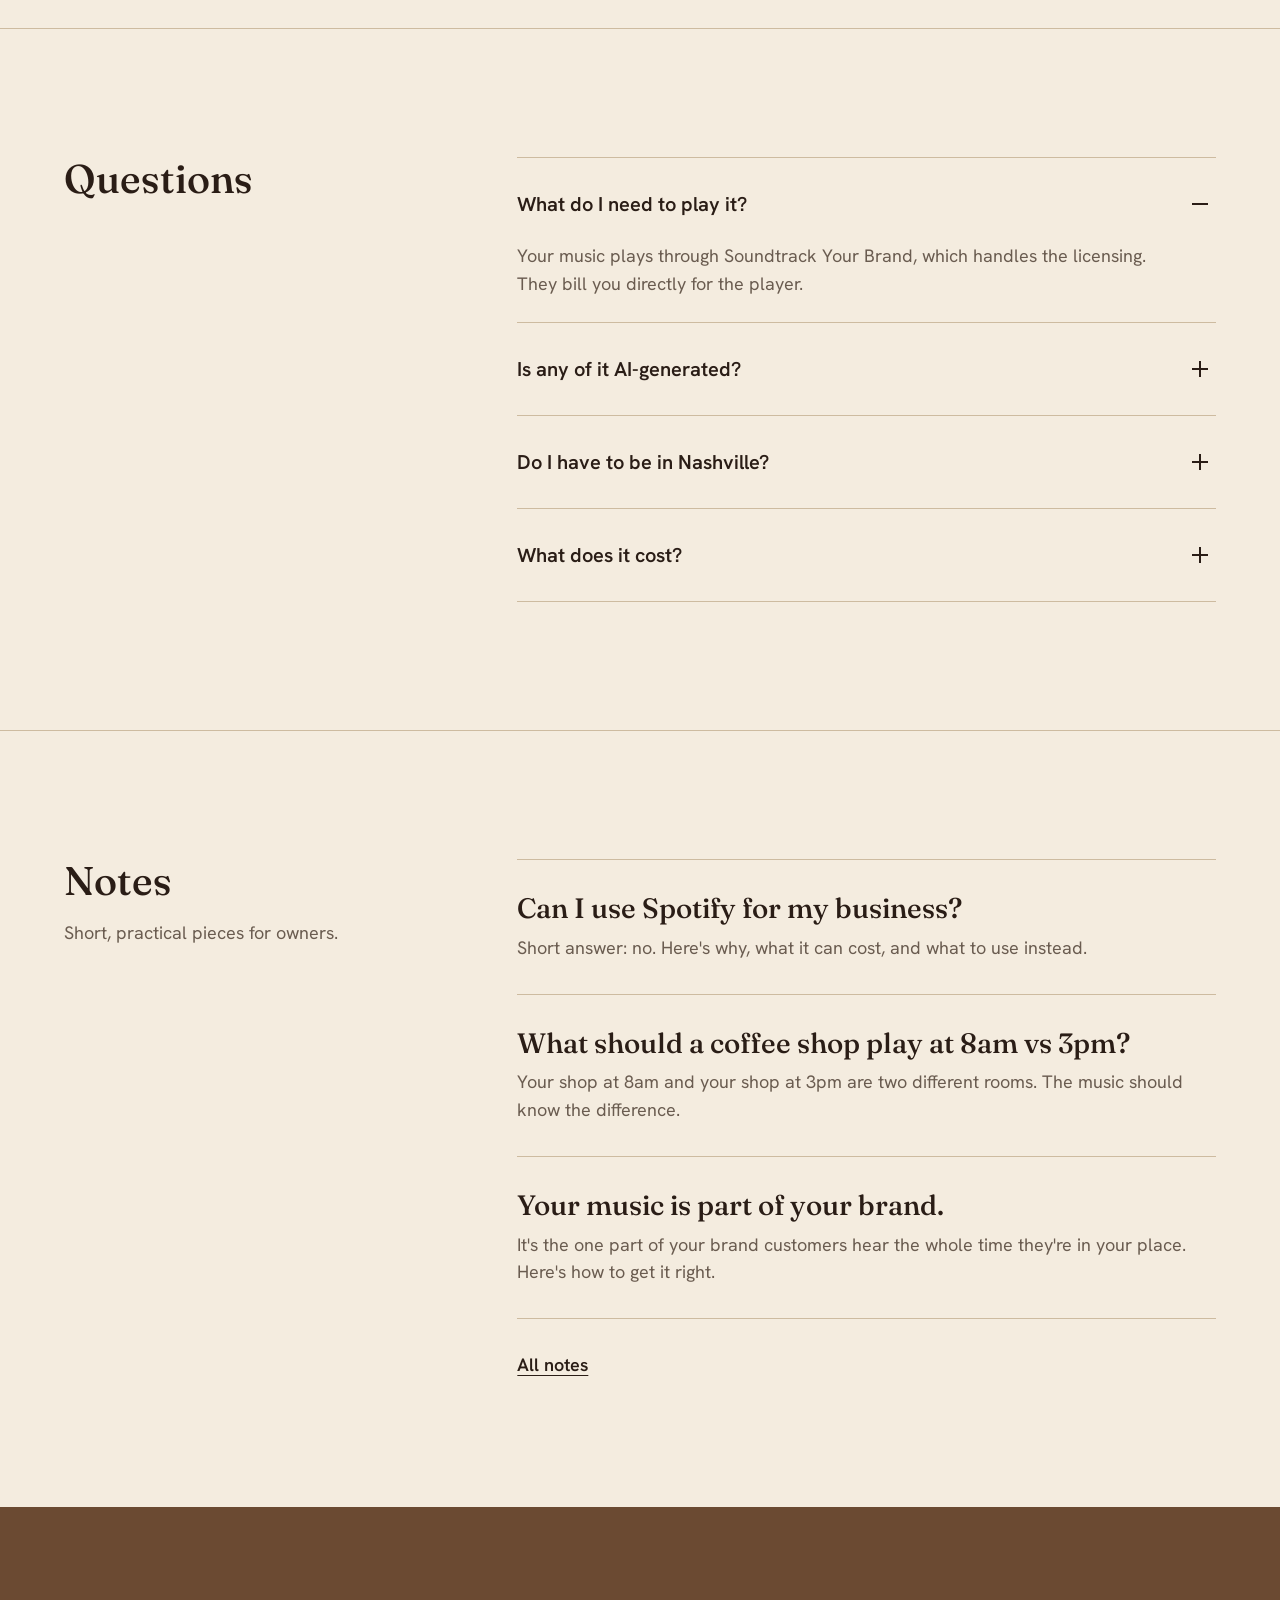
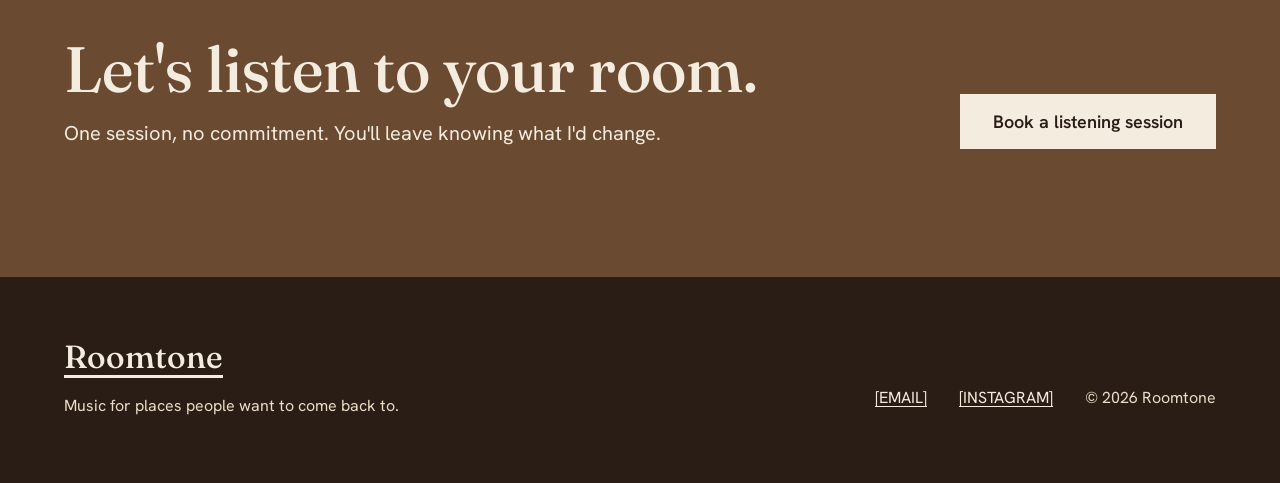
==== commit e840427b: "Rename to Roomtone and add the floor-plan mark New mark: a floor plan of a room with an off-center d" ====
--- a/site/index.html
+++ b/site/index.html
@@ -3,7 +3,7 @@
 <head>
   <meta charset="utf-8">
   <meta name="viewport" content="width=device-width, initial-scale=1">
-  <title>Underscore — Music for places people want to come back to</title>
+  <title>Roomtone — Music for places people want to come back to</title>
   <meta name="description" content="A working session musician who chooses the music for your cafe, bar or shop. Real songs by real artists, explained in plain English. Think of it as an interior designer for sound.">
   <!-- Pre-launch: keep search engines out until the name and domain are settled. Remove at launch. -->
   <meta name="robots" content="noindex, nofollow">
@@ -22,9 +22,9 @@
 
   <header class="site-header">
     <div class="wrap">
-      <a class="brand" href="/" aria-label="Underscore, home">
-        <span class="stamp" aria-hidden="true"><span class="stamp__dot"></span><span class="stamp__bar"></span></span>
-        <span class="wordmark">Underscore</span>
+      <a class="brand" href="/" aria-label="Roomtone, home">
+        <svg class="stamp" viewBox="0 0 32 32" aria-hidden="true" focusable="false"><path class="stamp__walls" d="M2 2h28v28H25v-3.5h1.5V5.5h-21v21H17V30H2z"/><circle class="stamp__dot" cx="16" cy="15" r="4.5"/></svg>
+        <span class="wordmark">Roomtone</span>
       </a>
       <nav class="nav" aria-label="Main">
         <a href="#how">How it works</a>
@@ -283,14 +283,14 @@
   <footer class="site-footer">
     <div class="wrap">
       <div class="footer-brand">
-        <span class="wordmark">Underscore</span>
+        <span class="wordmark">Roomtone</span>
         <span>Music for places people want to come back to.</span>
       </div>
       <div class="footer-links">
         <!-- TODO: real email + social once the name/domain settle -->
         <a href="mailto:hello@example.com">[EMAIL]</a>
         <a href="#">[INSTAGRAM]</a>
-        <span>© <span data-year>2026</span> Underscore</span>
+        <span>© <span data-year>2026</span> Roomtone</span>
       </div>
     </div>
   </footer>
--- a/site/styles.css
+++ b/site/styles.css
@@ -1,4 +1,4 @@
-/* Underscore — site styles
+/* Roomtone — site styles
    Brand rules (from the one-sheet):
    - Hard edges, no border-radius (the stamp dot is the one circle).
    - Everything sits on a 32px grid; 8/16 are allowed as half-steps inside components.
@@ -157,9 +157,10 @@
   min-height: 44px;
   text-decoration: none;
 }
-.stamp { display: flex; flex-direction: column; align-items: center; gap: 4px; }
-.stamp__dot { width: 10px; height: 10px; border-radius: 50%; background: var(--signal); }
-.stamp__bar { width: 28px; height: 5px; background: var(--ink); }
+/* The mark: a floor plan of a room, doorway and all, with the tone (red dot) inside. */
+.stamp { display: block; flex: none; width: 32px; height: 32px; }
+.stamp__walls { fill: var(--ink); }
+.stamp__dot { fill: var(--signal); }
 .wordmark {
   font-family: var(--serif);
   font-weight: 500;
@@ -319,6 +320,7 @@
   border-color: transparent transparent transparent currentColor;
 }
 .brief__player { display: block; width: 100%; max-width: 400px; height: 42px; border: 0; }
+.brief__player--apple { max-width: 660px; height: 175px; background: transparent; }
 
 /* js/site.js marks the row that matches the visitor's time of day. */
 .brief__row.is-now { background: var(--plaster); box-shadow: inset 4px 0 0 var(--ochre); }
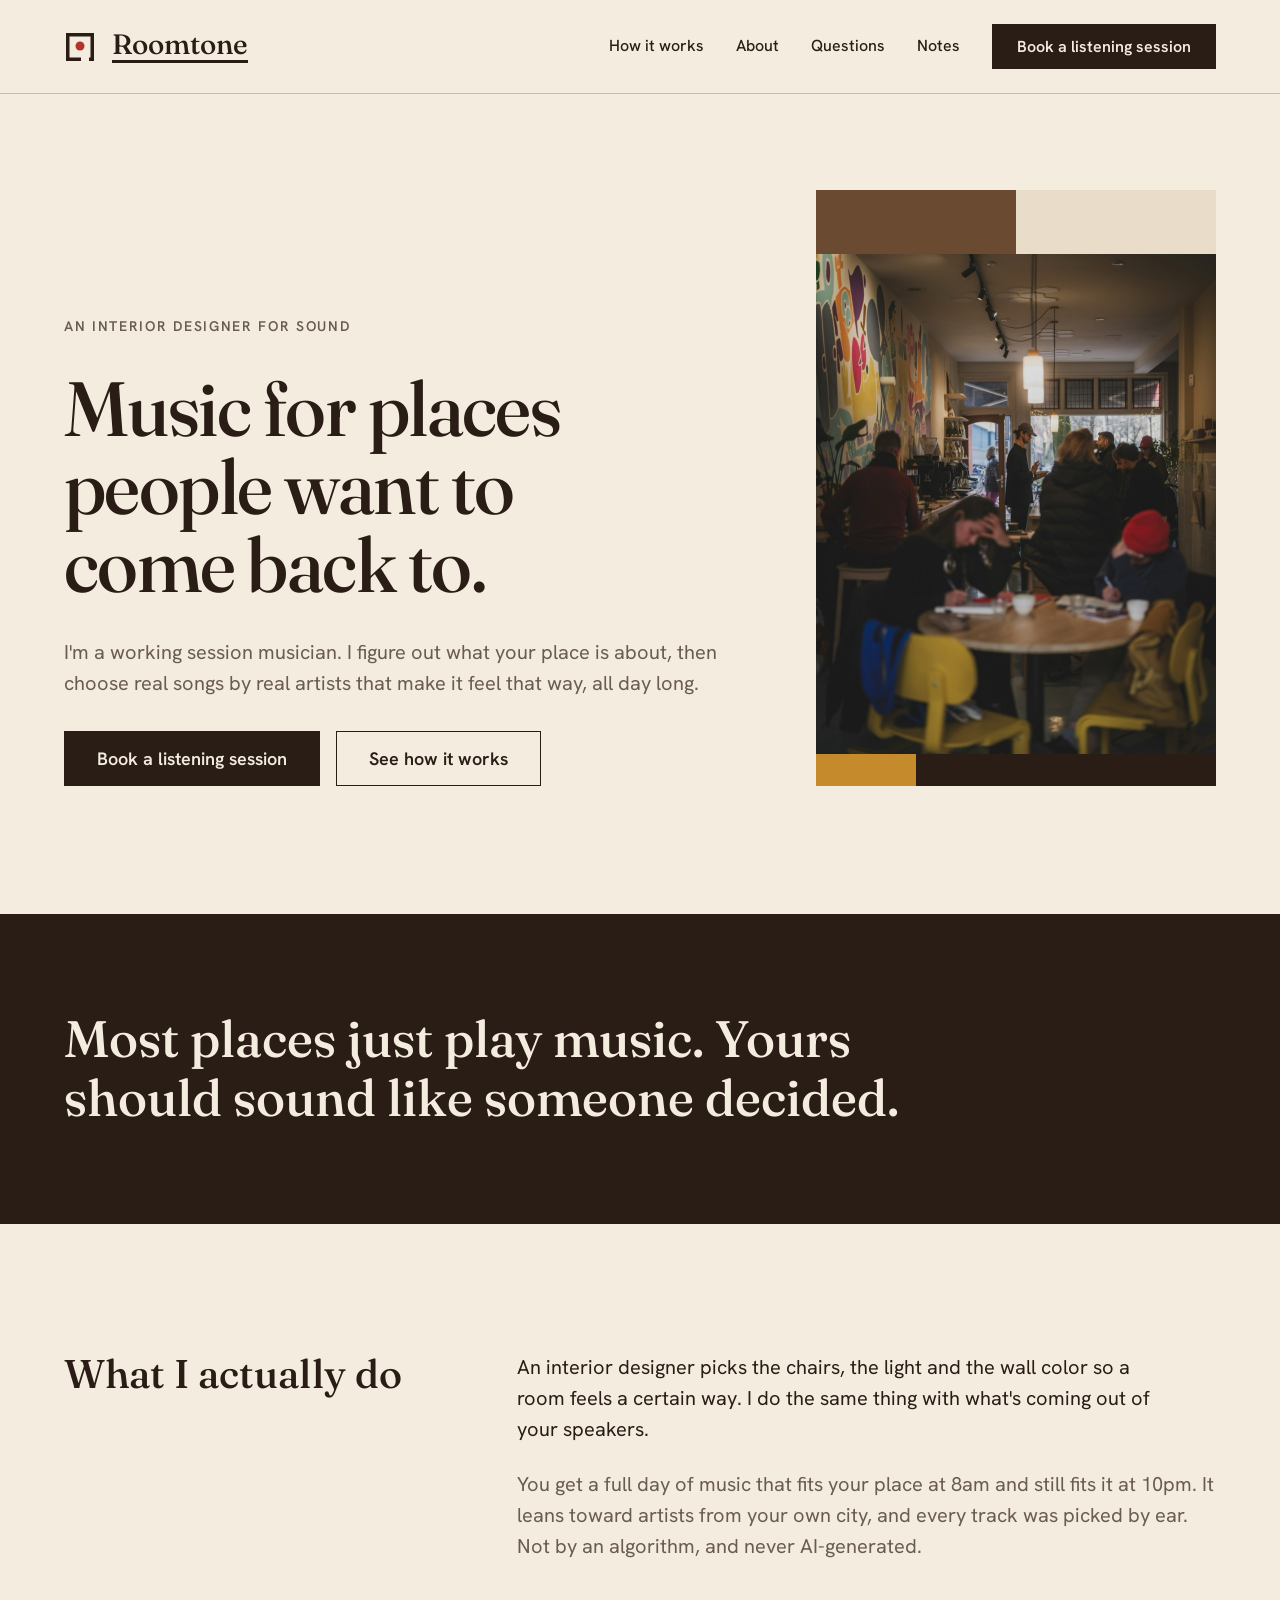
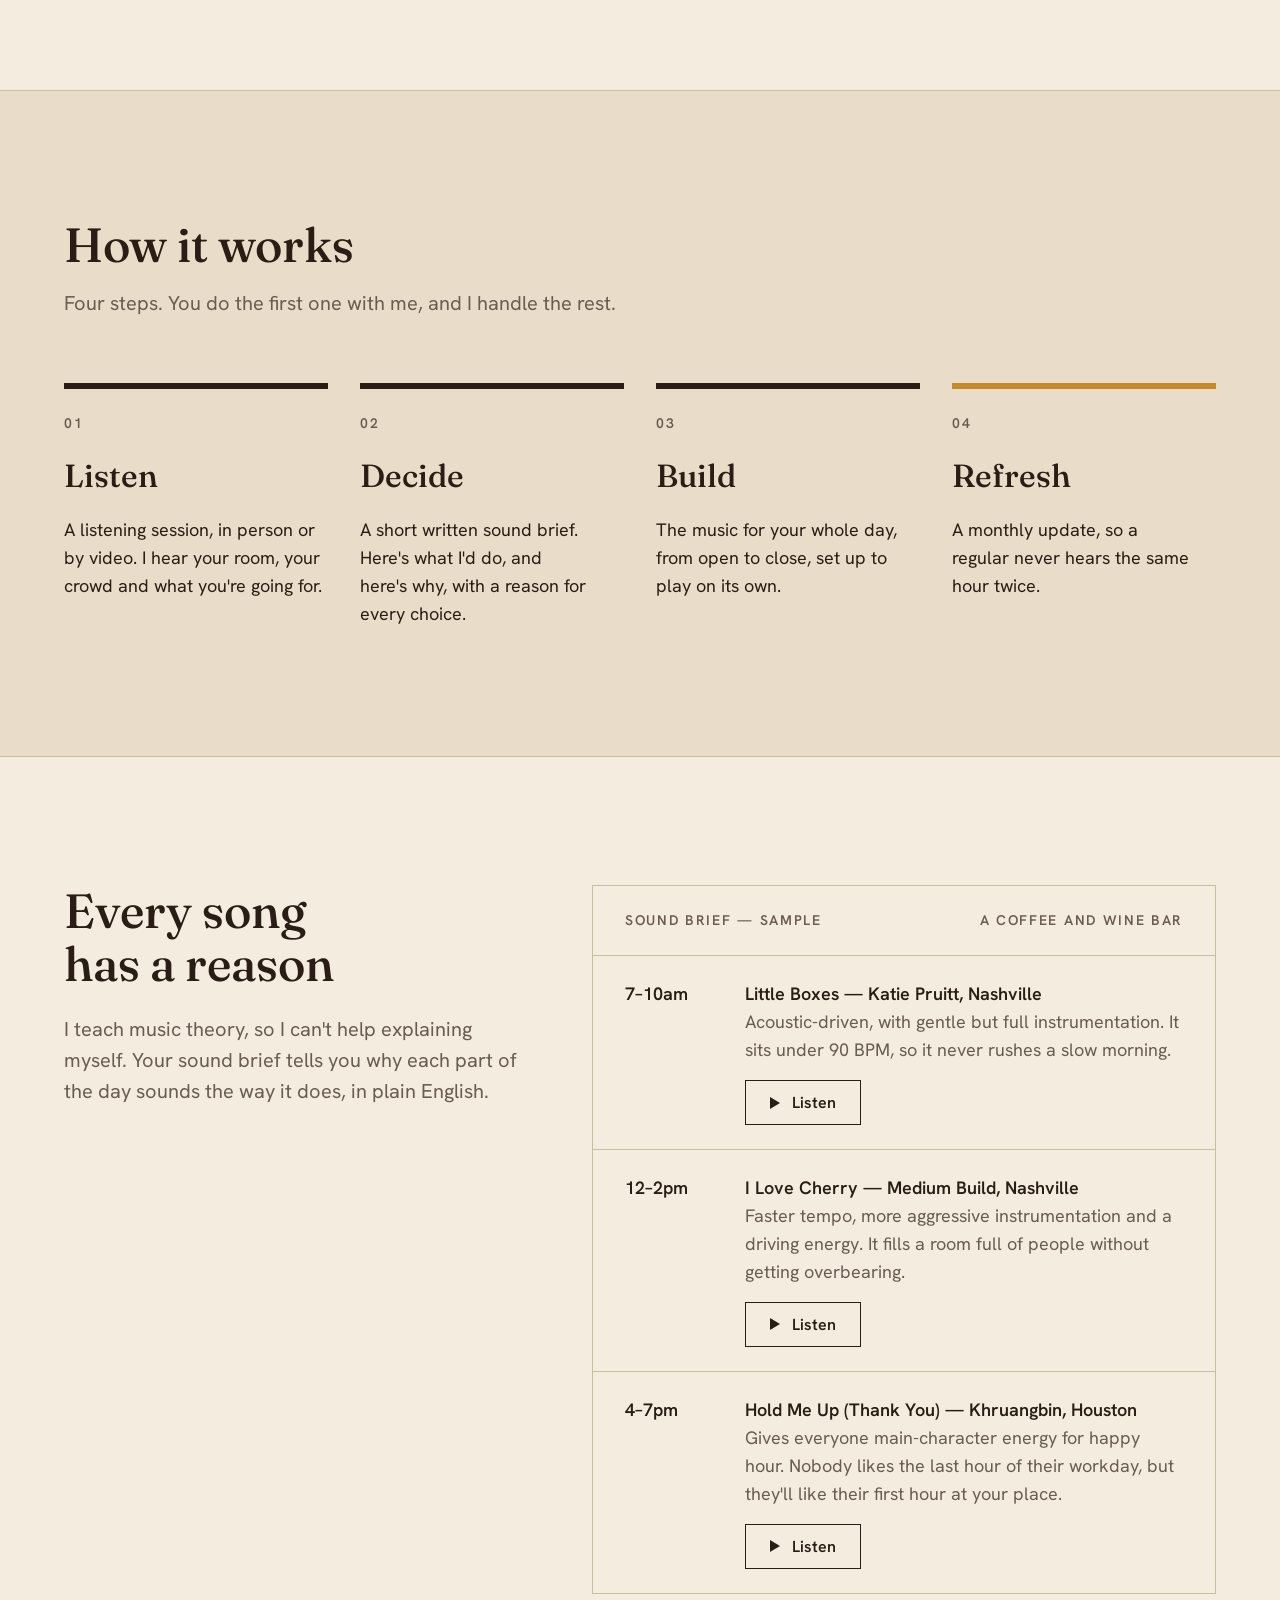
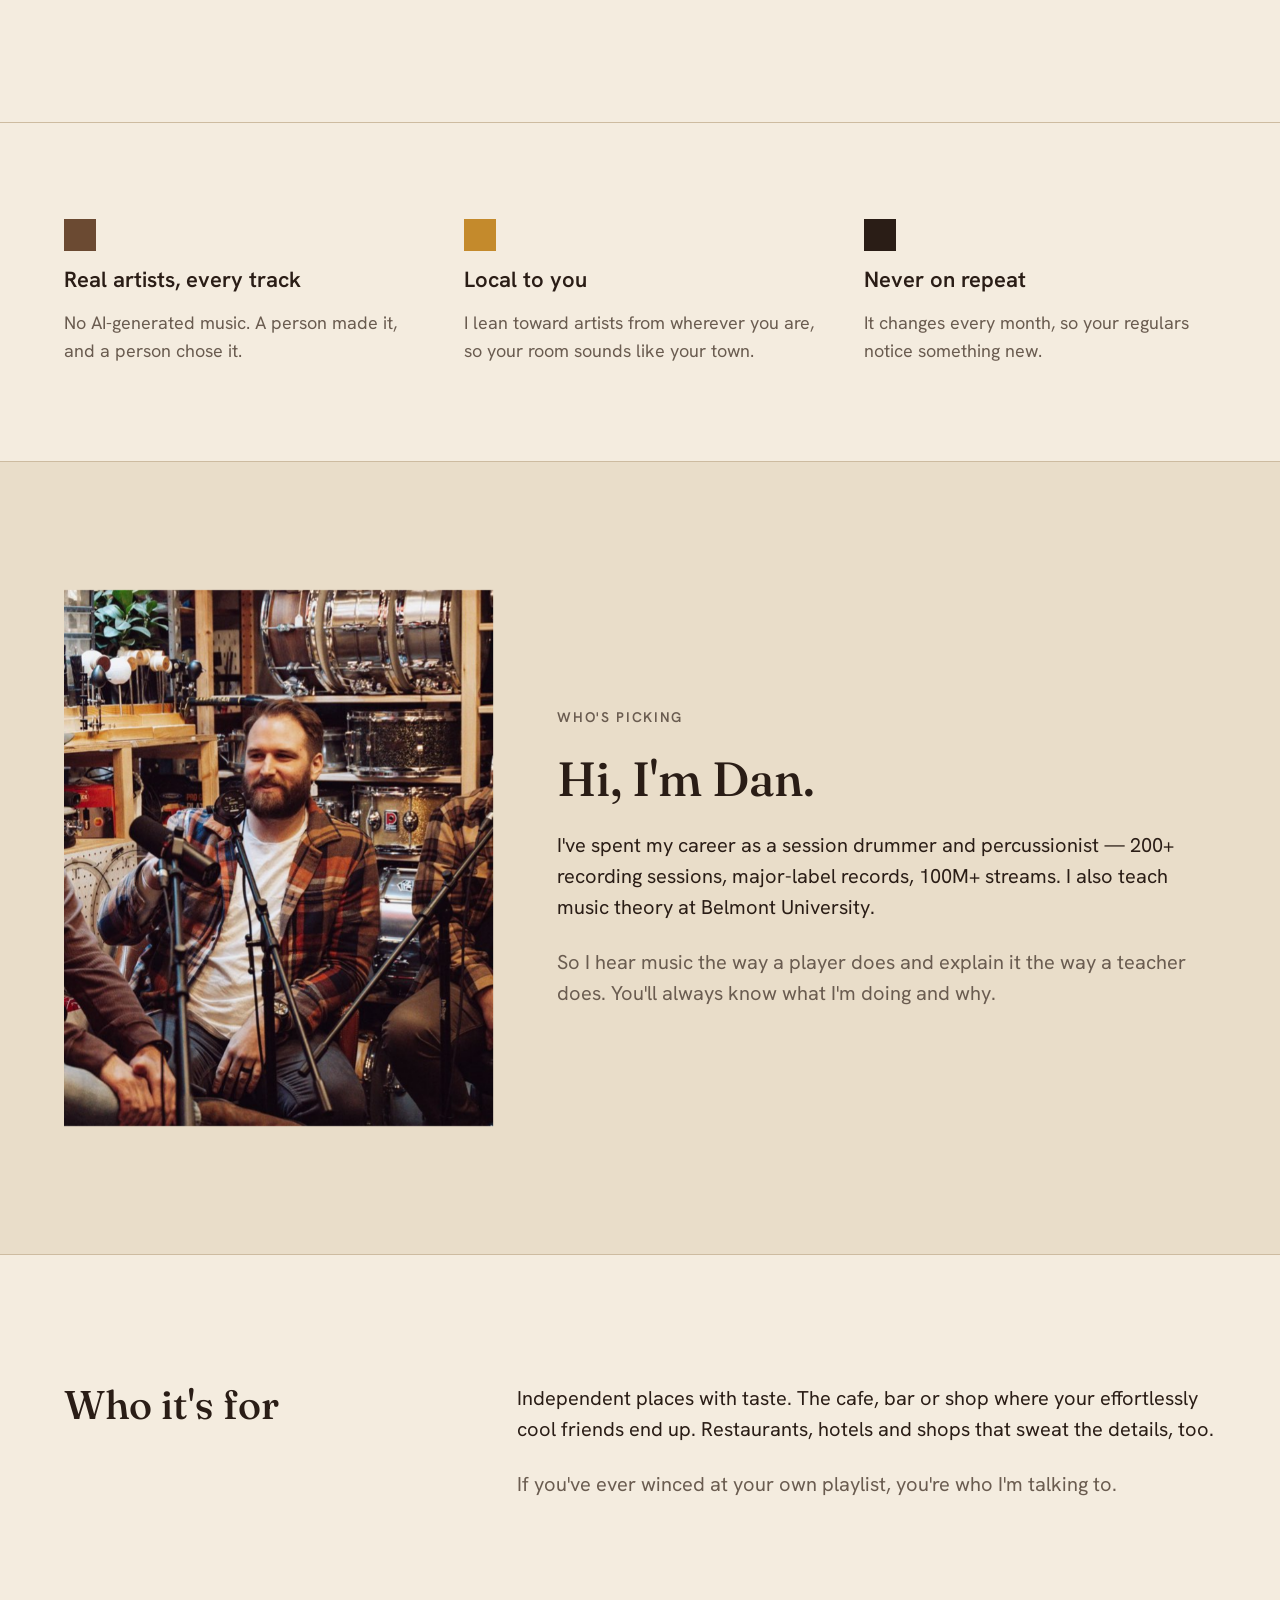
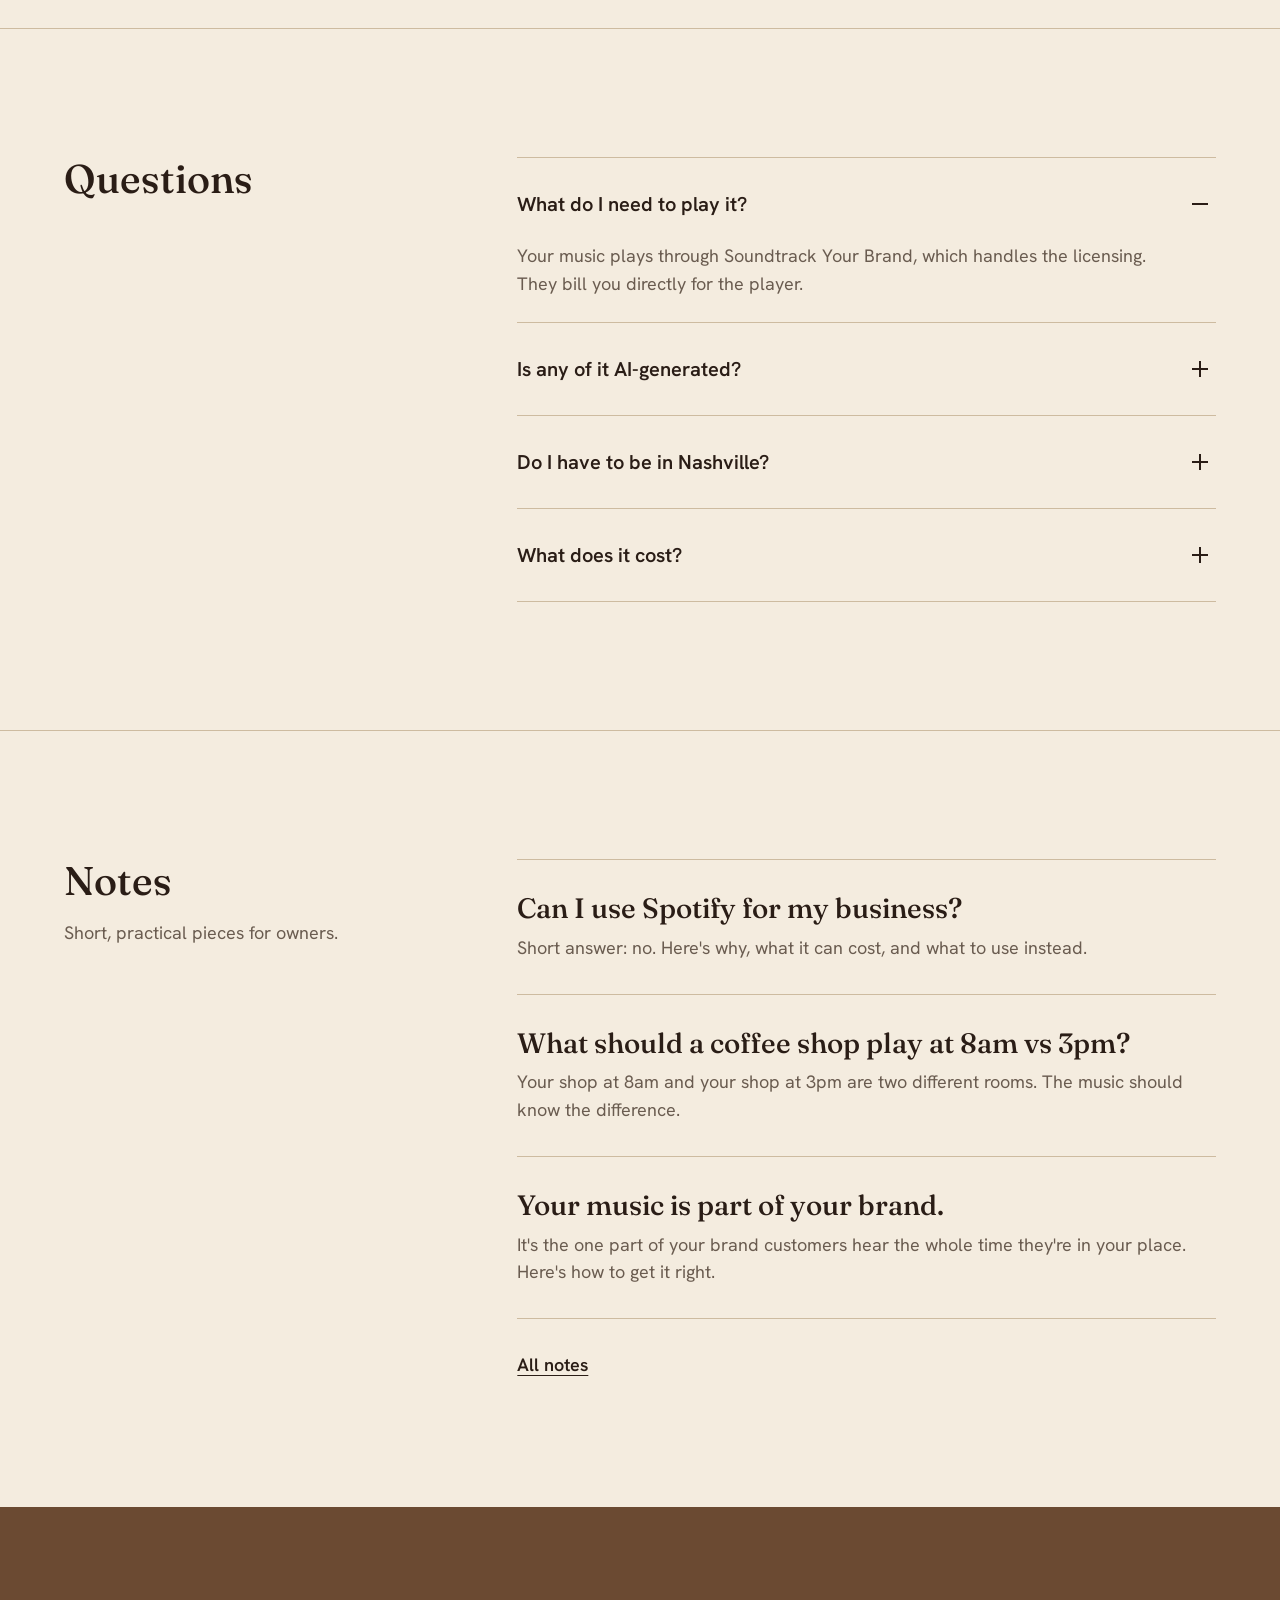
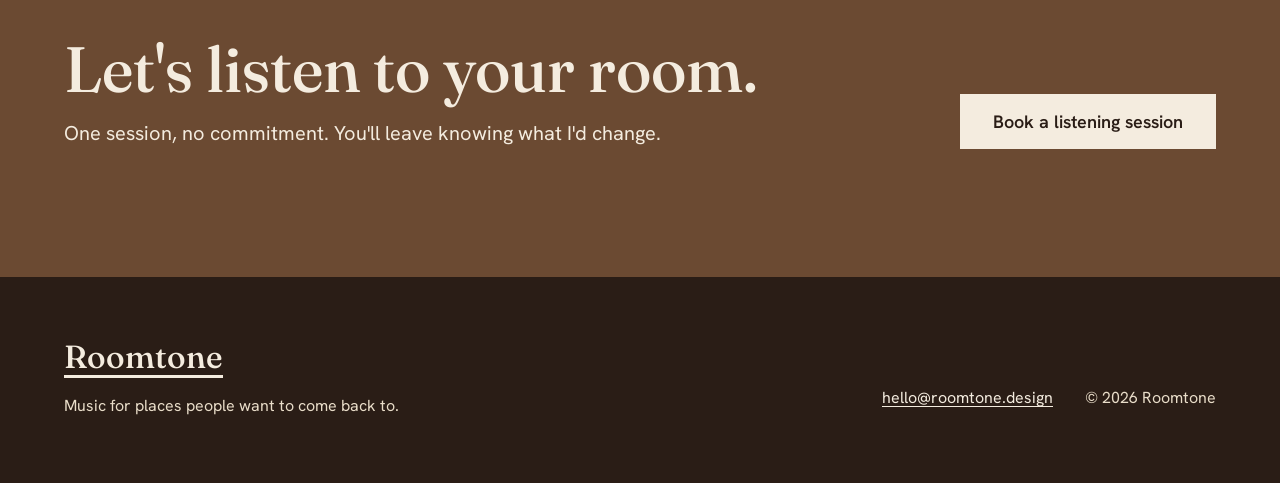
==== commit e78f1731: "Turn on analytics and add hello@roomtone.design to the footer Cloudflare Web Analytics token for roo" ====
--- a/site/index.html
+++ b/site/index.html
@@ -3,8 +3,20 @@
 <head>
   <meta charset="utf-8">
   <meta name="viewport" content="width=device-width, initial-scale=1">
-  <title>Roomtone — Music for places people want to come back to</title>
-  <meta name="description" content="A working session musician who chooses the music for your cafe, bar or shop. Real songs by real artists, explained in plain English. Think of it as an interior designer for sound.">
+  <title>Roomtone — Background music for cafes, bars and shops</title>
+  <meta name="description" content="A Nashville session musician who picks the music for your cafe, bar or shop. Real songs by real artists, chosen for your room. Anywhere in the US.">
+  <link rel="canonical" href="https://roomtone.design/">
+  <!-- Link previews (iMessage, Instagram, LinkedIn, etc.) -->
+  <meta property="og:site_name" content="Roomtone">
+  <meta property="og:type" content="website">
+  <meta property="og:url" content="https://roomtone.design/">
+  <meta property="og:title" content="Roomtone — Background music for cafes, bars and shops">
+  <meta property="og:description" content="A Nashville session musician who picks the music for your cafe, bar or shop. Real songs by real artists, chosen for your room. Anywhere in the US.">
+  <meta property="og:image" content="https://roomtone.design/images/og-roomtone.jpg">
+  <meta property="og:image:width" content="1200">
+  <meta property="og:image:height" content="630">
+  <meta property="og:image:alt" content="People talking and working in a busy, warmly lit cafe.">
+  <meta name="twitter:card" content="summary_large_image">
   <!-- Pre-launch: keep search engines out until the name and domain are settled. Remove at launch. -->
   <meta name="robots" content="noindex, nofollow">
   <meta name="color-scheme" content="light">
@@ -16,6 +28,33 @@
   <link href="https://fonts.googleapis.com/css2?family=Fraunces:opsz,wght@9..144,500&family=Hanken+Grotesk:wght@400;500;600&display=swap" rel="stylesheet">
   <link rel="stylesheet" href="styles.css">
   <script src="js/site.js" defer></script>
+  <script type="application/ld+json">
+  {
+    "@context": "https://schema.org",
+    "@type": "ProfessionalService",
+    "name": "Roomtone",
+    "url": "https://roomtone.design/",
+    "logo": "https://roomtone.design/apple-touch-icon.png",
+    "image": "https://roomtone.design/images/og-roomtone.jpg",
+    "description": "A Nashville session musician who picks the music for your cafe, bar or shop. Real songs by real artists, chosen for your room. Anywhere in the US.",
+    "slogan": "Music for places people want to come back to.",
+    "founder": {
+      "@type": "Person",
+      "name": "Dan Kozlowski",
+      "url": "https://roomtone.design/#about"
+    },
+    "areaServed": {
+      "@type": "Country",
+      "name": "United States"
+    },
+    "address": {
+      "@type": "PostalAddress",
+      "addressLocality": "Nashville",
+      "addressRegion": "TN",
+      "addressCountry": "US"
+    }
+  }
+  </script>
 </head>
 <body>
   <a class="skip" href="#main">Skip to content</a>
@@ -33,7 +72,7 @@
         <a href="/notes/">Notes</a>
       </nav>
       <!-- Shortens to "Book" on phones; aria-label keeps the full name for screen readers. -->
-      <a class="btn btn--solid btn--small header-cta" href="book.html" aria-label="Book a listening session">Book<span class="hide-sm">&nbsp;a listening session</span></a>
+      <a class="btn btn--solid btn--small header-cta" href="/book" aria-label="Book a listening session">Book<span class="hide-sm">&nbsp;a listening session</span></a>
     </div>
   </header>
 
@@ -45,7 +84,7 @@
           <h1>Music for places people want to come back to.</h1>
           <p class="hero__sub lede soft">I'm a working session musician. I figure out what your place is about, then choose real songs by real artists that make it feel that way, all day long.</p>
           <div class="actions">
-            <a class="btn btn--solid" href="book.html">Book a listening session</a>
+            <a class="btn btn--solid" href="/book">Book a listening session</a>
             <a class="btn btn--line" href="#how">See how it works</a>
           </div>
         </div>
@@ -275,7 +314,7 @@
           <h2>Let's listen to your room.</h2>
           <p class="lede">One session, no commitment. You'll leave knowing what I'd change.</p>
         </div>
-        <a class="btn btn--light" href="book.html">Book a listening session</a>
+        <a class="btn btn--light" href="/book">Book a listening session</a>
       </div>
     </section>
   </main>
@@ -287,9 +326,8 @@
         <span>Music for places people want to come back to.</span>
       </div>
       <div class="footer-links">
-        <!-- TODO: real email + social once the name/domain settle -->
-        <a href="mailto:hello@example.com">[EMAIL]</a>
-        <a href="#">[INSTAGRAM]</a>
+        <!-- Instagram goes here once there's an account. -->
+        <a href="mailto:hello@roomtone.design">hello@roomtone.design</a>
         <span>© <span data-year>2026</span> Roomtone</span>
       </div>
     </div>
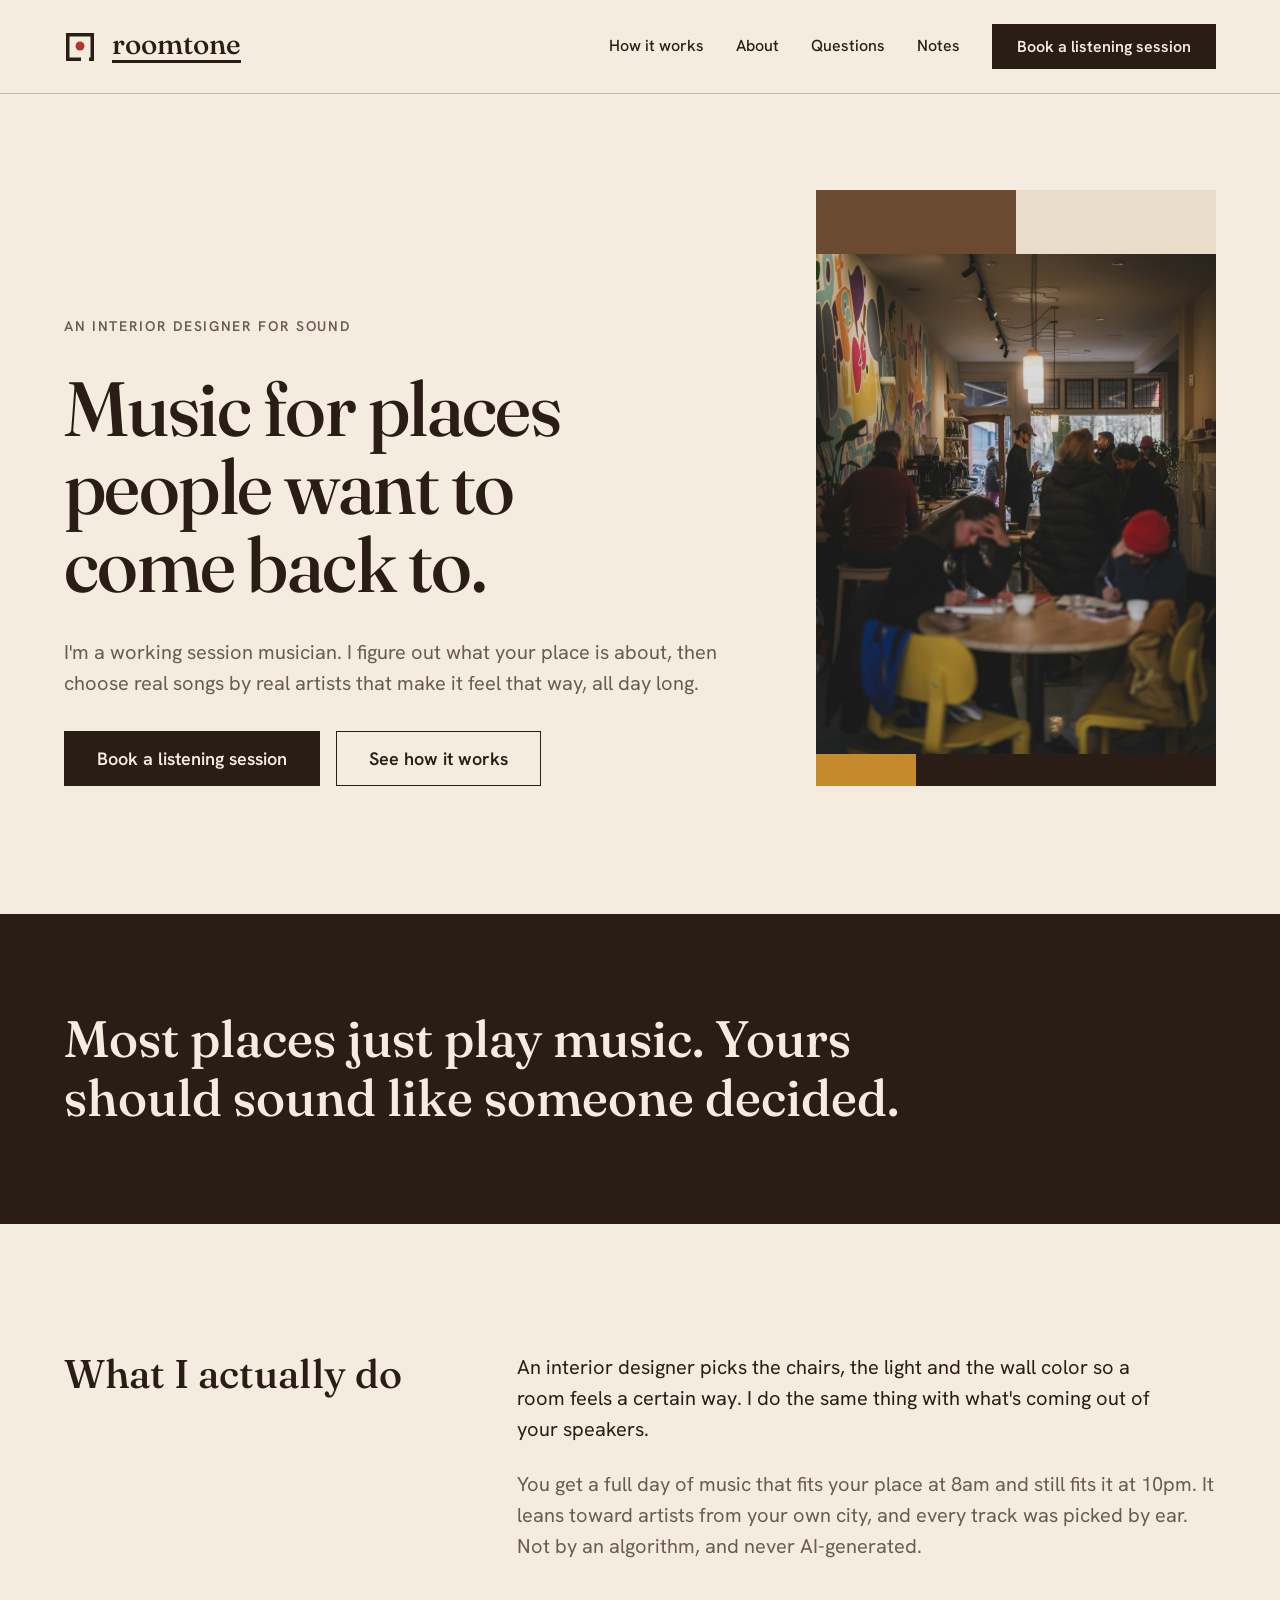
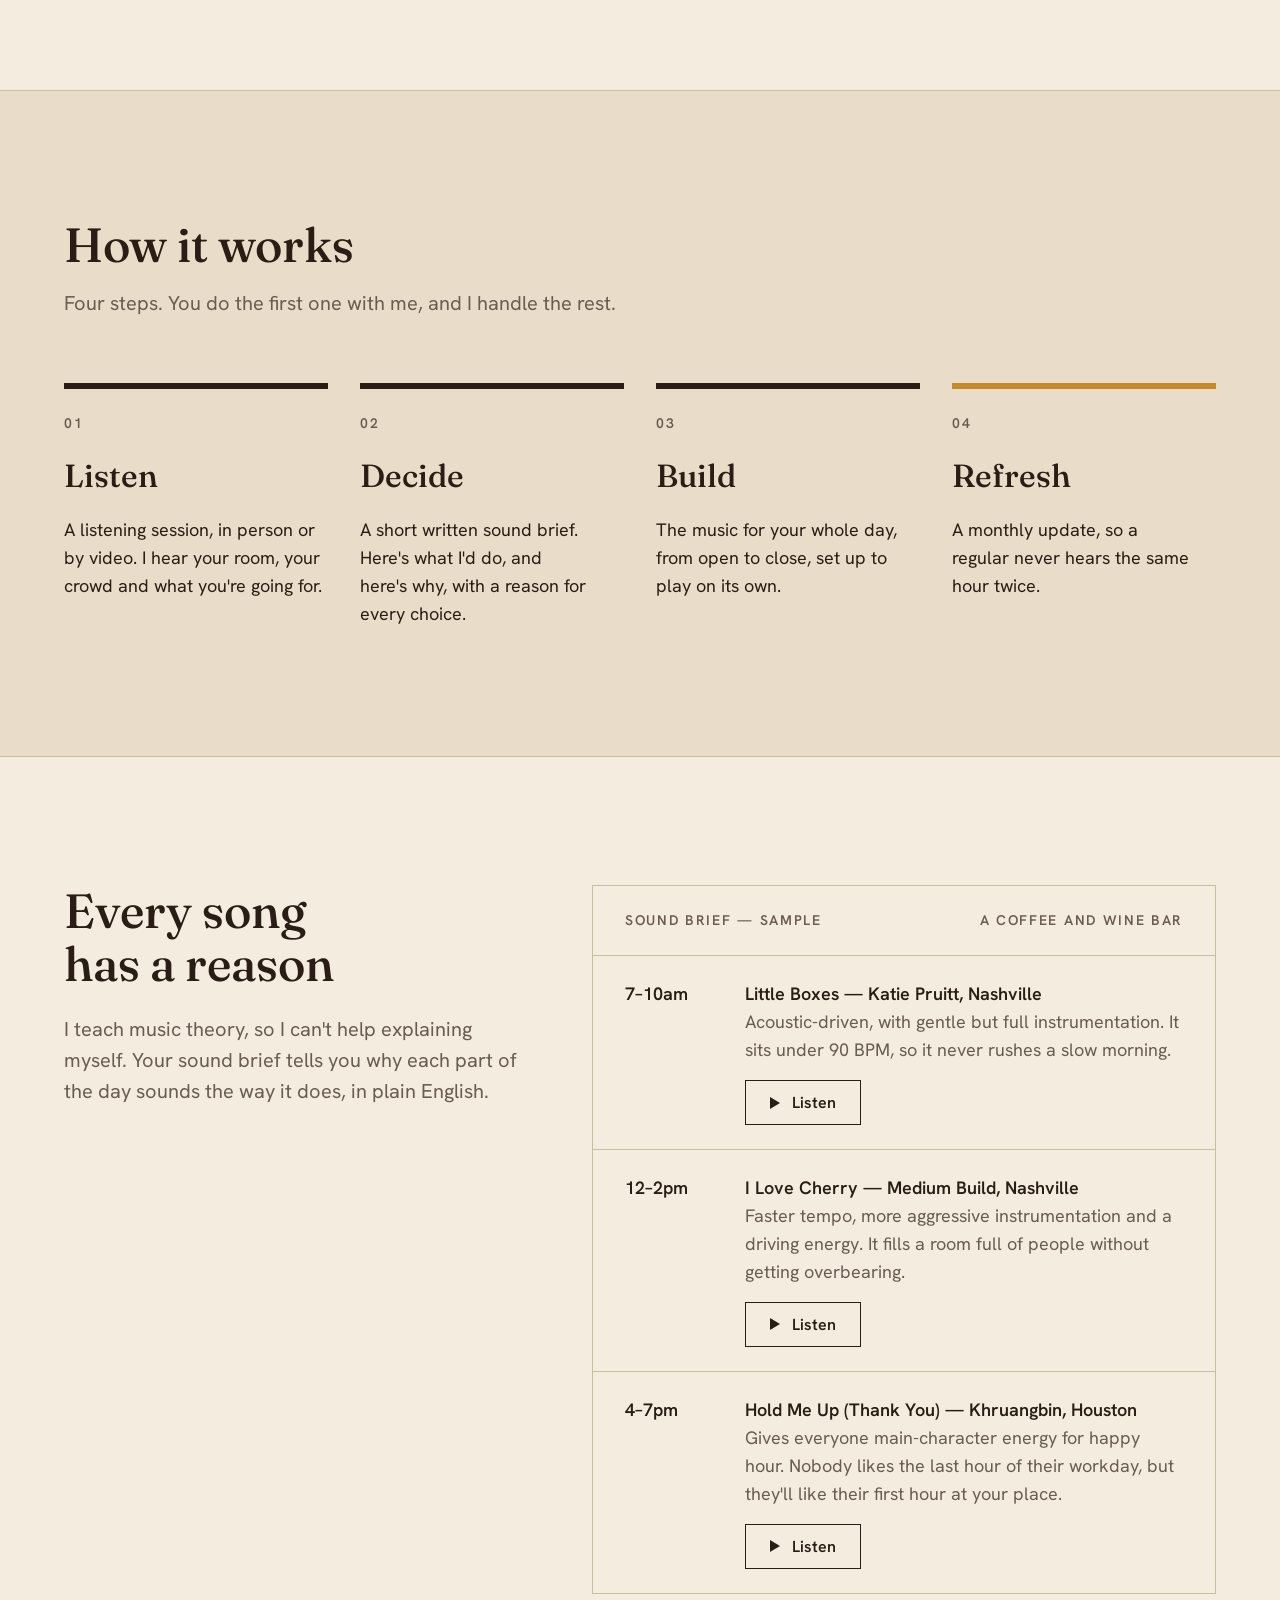
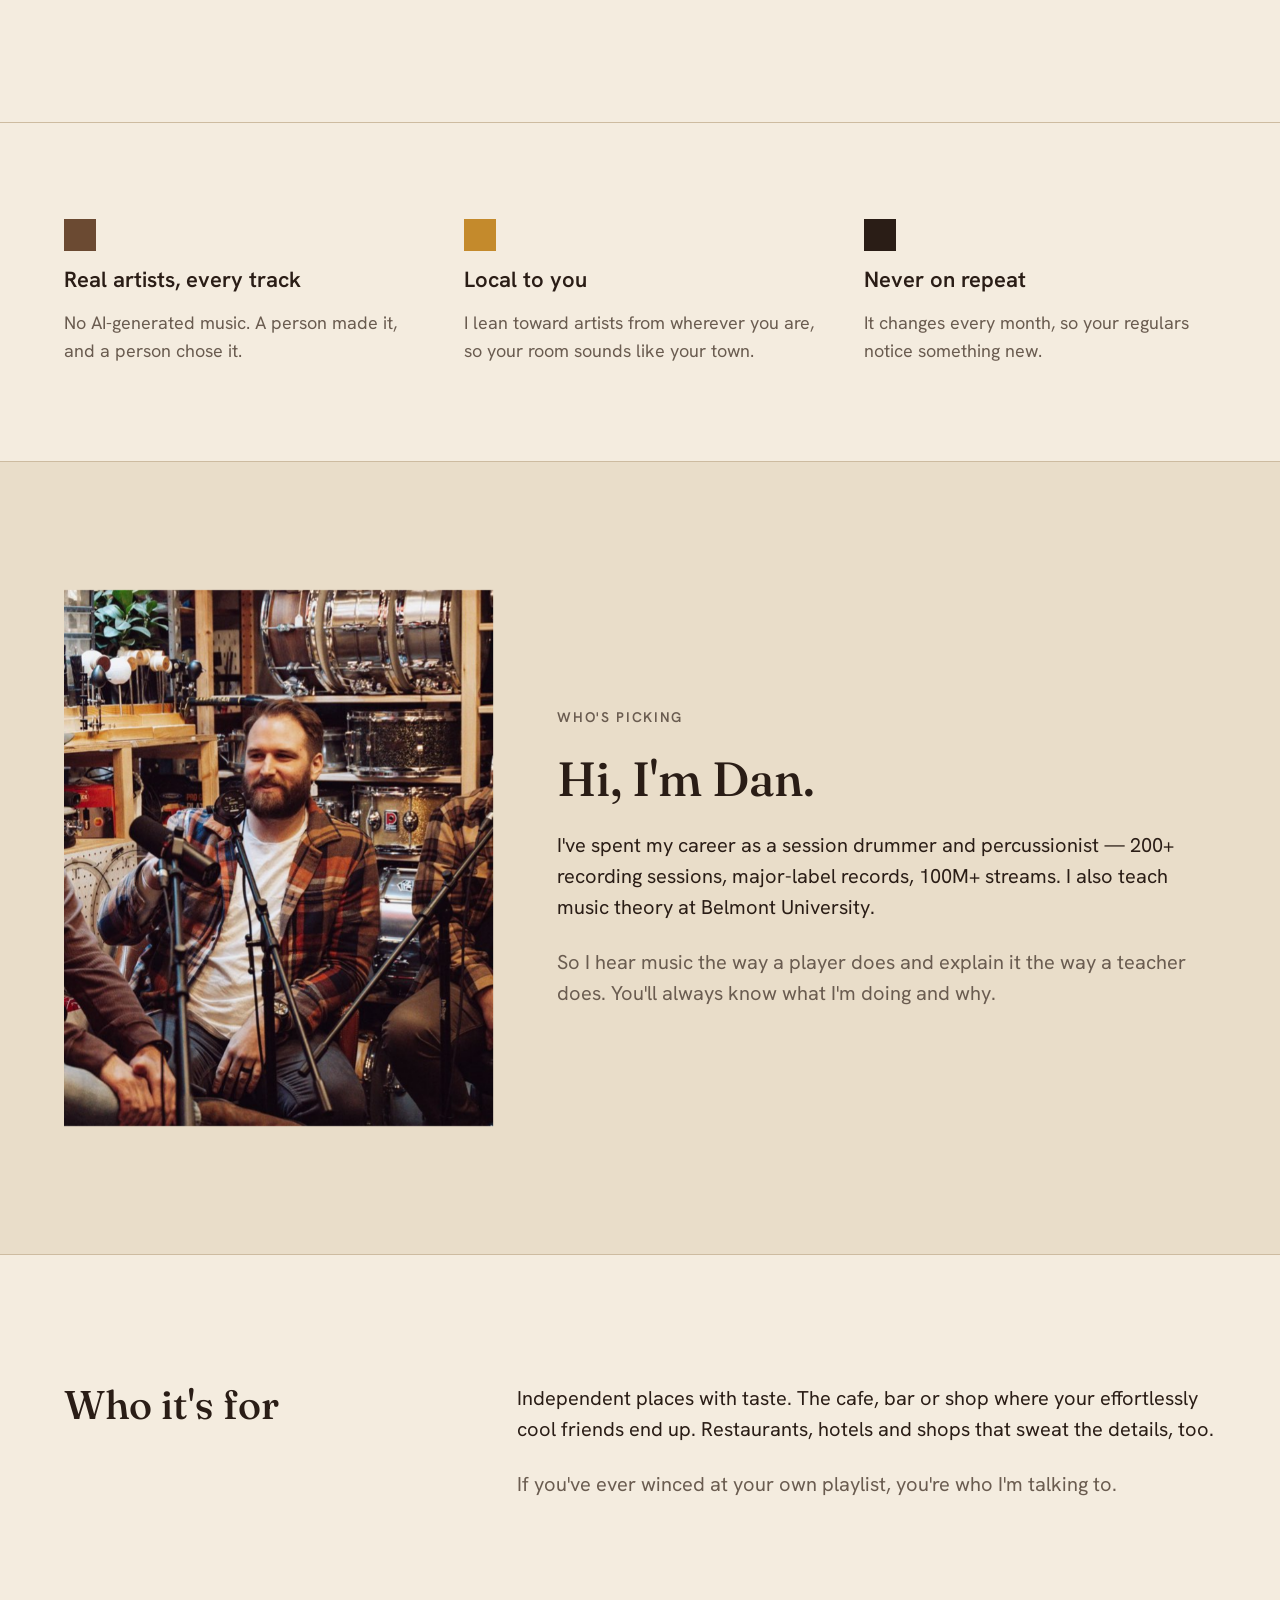
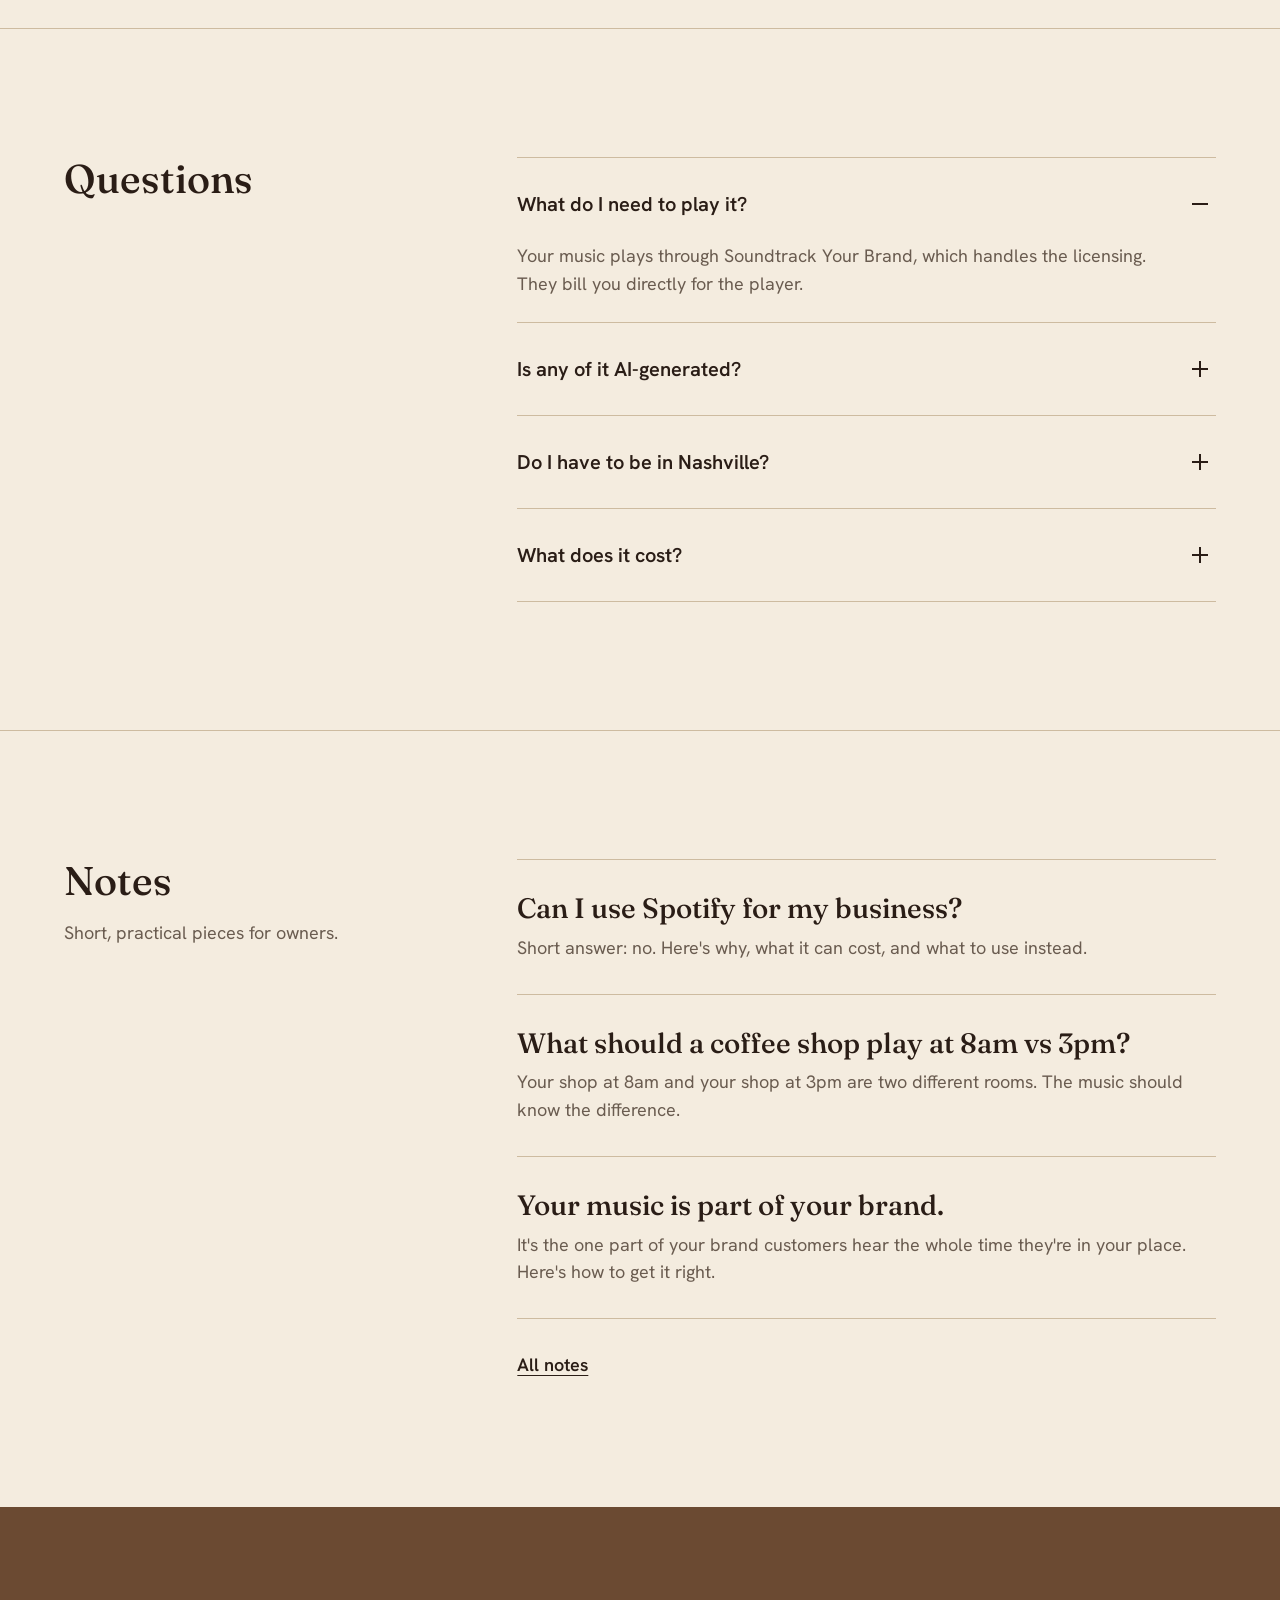
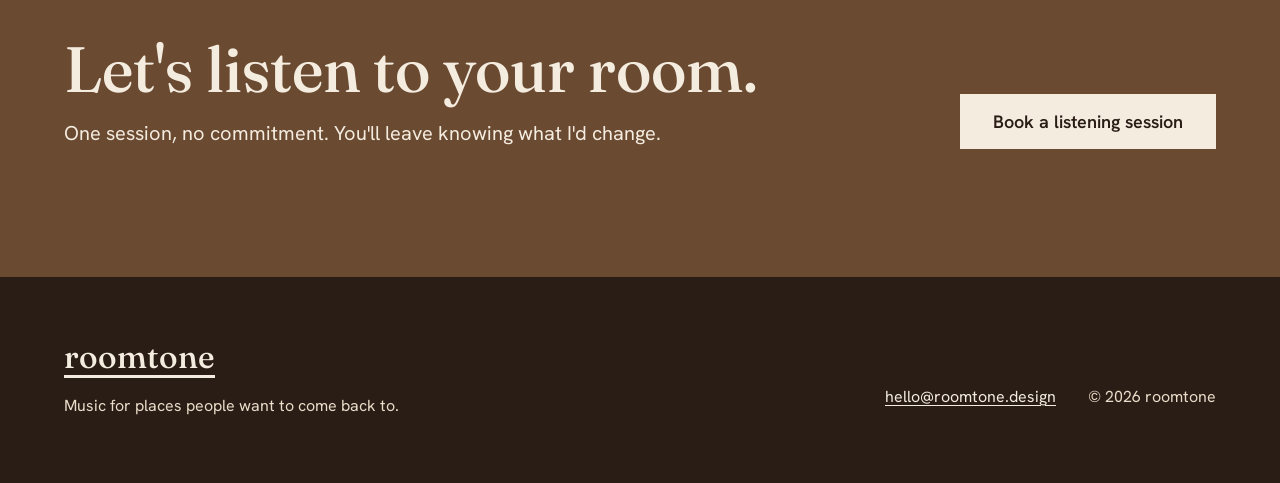
==== commit 0bc3d769: "Lowercase the name: roomtone Updates the wordmark, titles, labels, footer, link previews, structured" ====
--- a/site/index.html
+++ b/site/index.html
@@ -3,22 +3,20 @@
 <head>
   <meta charset="utf-8">
   <meta name="viewport" content="width=device-width, initial-scale=1">
-  <title>Roomtone — Background music for cafes, bars and shops</title>
+  <title>roomtone — Background music for cafes, bars and shops</title>
   <meta name="description" content="A Nashville session musician who picks the music for your cafe, bar or shop. Real songs by real artists, chosen for your room. Anywhere in the US.">
   <link rel="canonical" href="https://roomtone.design/">
   <!-- Link previews (iMessage, Instagram, LinkedIn, etc.) -->
-  <meta property="og:site_name" content="Roomtone">
+  <meta property="og:site_name" content="roomtone">
   <meta property="og:type" content="website">
   <meta property="og:url" content="https://roomtone.design/">
-  <meta property="og:title" content="Roomtone — Background music for cafes, bars and shops">
+  <meta property="og:title" content="roomtone — Background music for cafes, bars and shops">
   <meta property="og:description" content="A Nashville session musician who picks the music for your cafe, bar or shop. Real songs by real artists, chosen for your room. Anywhere in the US.">
   <meta property="og:image" content="https://roomtone.design/images/og-roomtone.jpg">
   <meta property="og:image:width" content="1200">
   <meta property="og:image:height" content="630">
   <meta property="og:image:alt" content="People talking and working in a busy, warmly lit cafe.">
   <meta name="twitter:card" content="summary_large_image">
-  <!-- Pre-launch: keep search engines out until the name and domain are settled. Remove at launch. -->
-  <meta name="robots" content="noindex, nofollow">
   <meta name="color-scheme" content="light">
   <meta name="theme-color" content="#F4ECDF">
   <link rel="icon" href="favicon.svg" type="image/svg+xml">
@@ -32,7 +30,7 @@
   {
     "@context": "https://schema.org",
     "@type": "ProfessionalService",
-    "name": "Roomtone",
+    "name": "roomtone",
     "url": "https://roomtone.design/",
     "logo": "https://roomtone.design/apple-touch-icon.png",
     "image": "https://roomtone.design/images/og-roomtone.jpg",
@@ -61,9 +59,9 @@
 
   <header class="site-header">
     <div class="wrap">
-      <a class="brand" href="/" aria-label="Roomtone, home">
+      <a class="brand" href="/" aria-label="roomtone, home">
         <svg class="stamp" viewBox="0 0 32 32" aria-hidden="true" focusable="false"><path class="stamp__walls" d="M2 2h28v28H25v-3.5h1.5V5.5h-21v21H17V30H2z"/><circle class="stamp__dot" cx="16" cy="15" r="4.5"/></svg>
-        <span class="wordmark">Roomtone</span>
+        <span class="wordmark">roomtone</span>
       </a>
       <nav class="nav" aria-label="Main">
         <a href="#how">How it works</a>
@@ -259,8 +257,7 @@
           </details>
           <details>
             <summary>Is any of it AI-generated?</summary>
-            <!-- TODO: confirm with Soundtrack that AI tracks can be filtered -->
-            <p>No. Every track is by a human artist.</p>
+            <p>No. I pick every artist myself, and they're all humans.</p>
           </details>
           <details>
             <summary>Do I have to be in Nashville?</summary>
@@ -322,13 +319,12 @@
   <footer class="site-footer">
     <div class="wrap">
       <div class="footer-brand">
-        <span class="wordmark">Roomtone</span>
+        <span class="wordmark">roomtone</span>
         <span>Music for places people want to come back to.</span>
       </div>
       <div class="footer-links">
-        <!-- Instagram goes here once there's an account. -->
         <a href="mailto:hello@roomtone.design">hello@roomtone.design</a>
-        <span>© <span data-year>2026</span> Roomtone</span>
+        <span>© <span data-year>2026</span> roomtone</span>
       </div>
     </div>
   </footer>
--- a/site/styles.css
+++ b/site/styles.css
@@ -1,4 +1,4 @@
-/* Roomtone — site styles
+/* roomtone — site styles
    Brand rules (from the one-sheet):
    - Hard edges, no border-radius (the stamp dot is the one circle).
    - Everything sits on a 32px grid; 8/16 are allowed as half-steps inside components.
@@ -175,10 +175,14 @@
 .nav a { display: inline-flex; align-items: center; min-height: 44px; text-decoration: none; }
 .nav a:hover { text-decoration: underline; }
 
-/* Phones: brand + Book button on top, section links in their own row below. */
+/* Tablets and phones: brand + Book button on top, section links in their own row below.
+   (Any wider and the links and the full Book button don't fit on one row.) */
+@media (max-width: 1040px) {
+  .nav { order: 3; flex-basis: 100%; margin-left: 0; gap: 0 24px; }
+}
+/* Phones: smaller wordmark, and the Book button just says "Book". */
 @media (max-width: 760px) {
   .wordmark { font-size: 24px; }
-  .nav { order: 3; flex-basis: 100%; margin-left: 0; gap: 0 24px; }
   .hide-sm { display: none; }
 }
 
@@ -393,7 +397,7 @@
 .site-footer .wordmark { color: var(--paper); font-size: 32px; align-self: flex-start; }
 .footer-brand { display: flex; flex-direction: column; gap: 16px; }
 .footer-links { display: flex; flex-wrap: wrap; align-items: center; gap: 8px 32px; }
-.footer-links a { display: inline-block; padding-block: 8px; }
+.footer-links a { display: inline-flex; align-items: center; min-height: 44px; }
 
 /* ---------- Book page ---------- */
 .book .wrap { display: flex; flex-wrap: wrap; align-items: flex-start; gap: 64px; padding-block: 96px var(--section); }
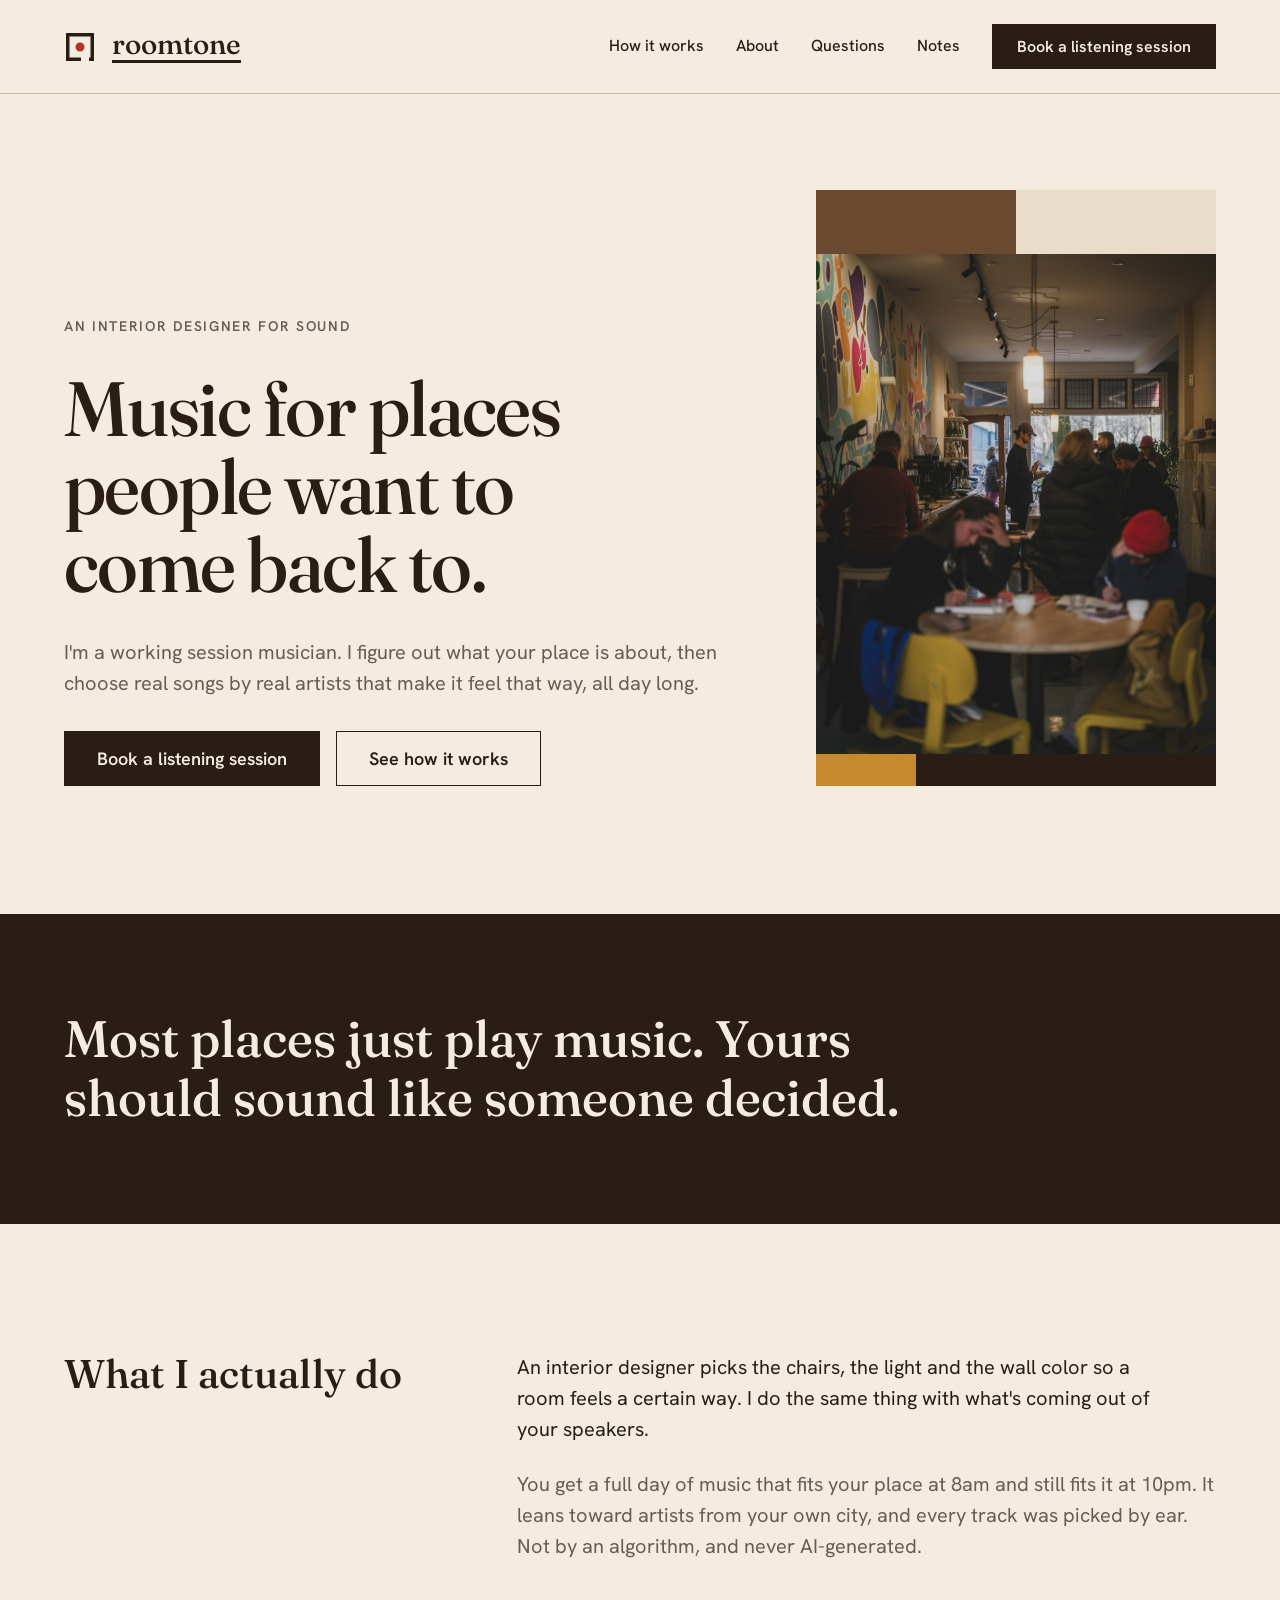
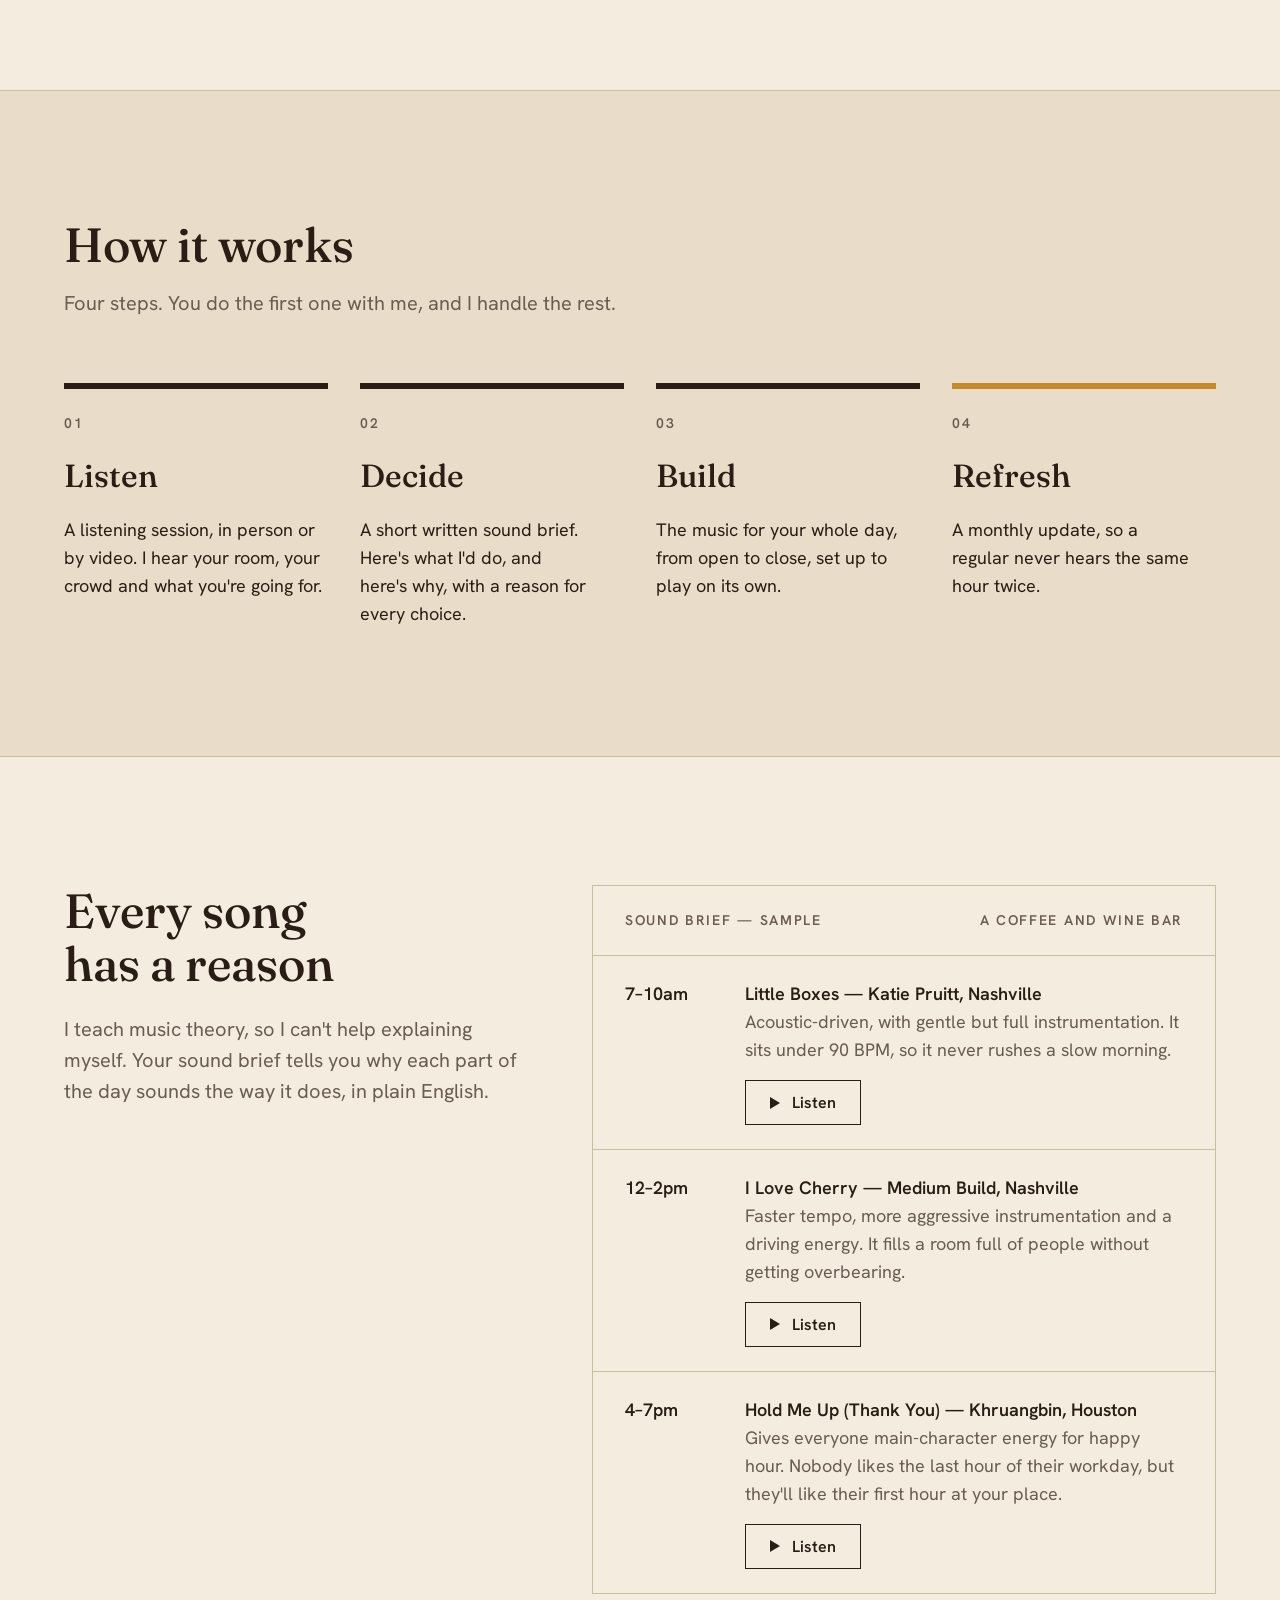
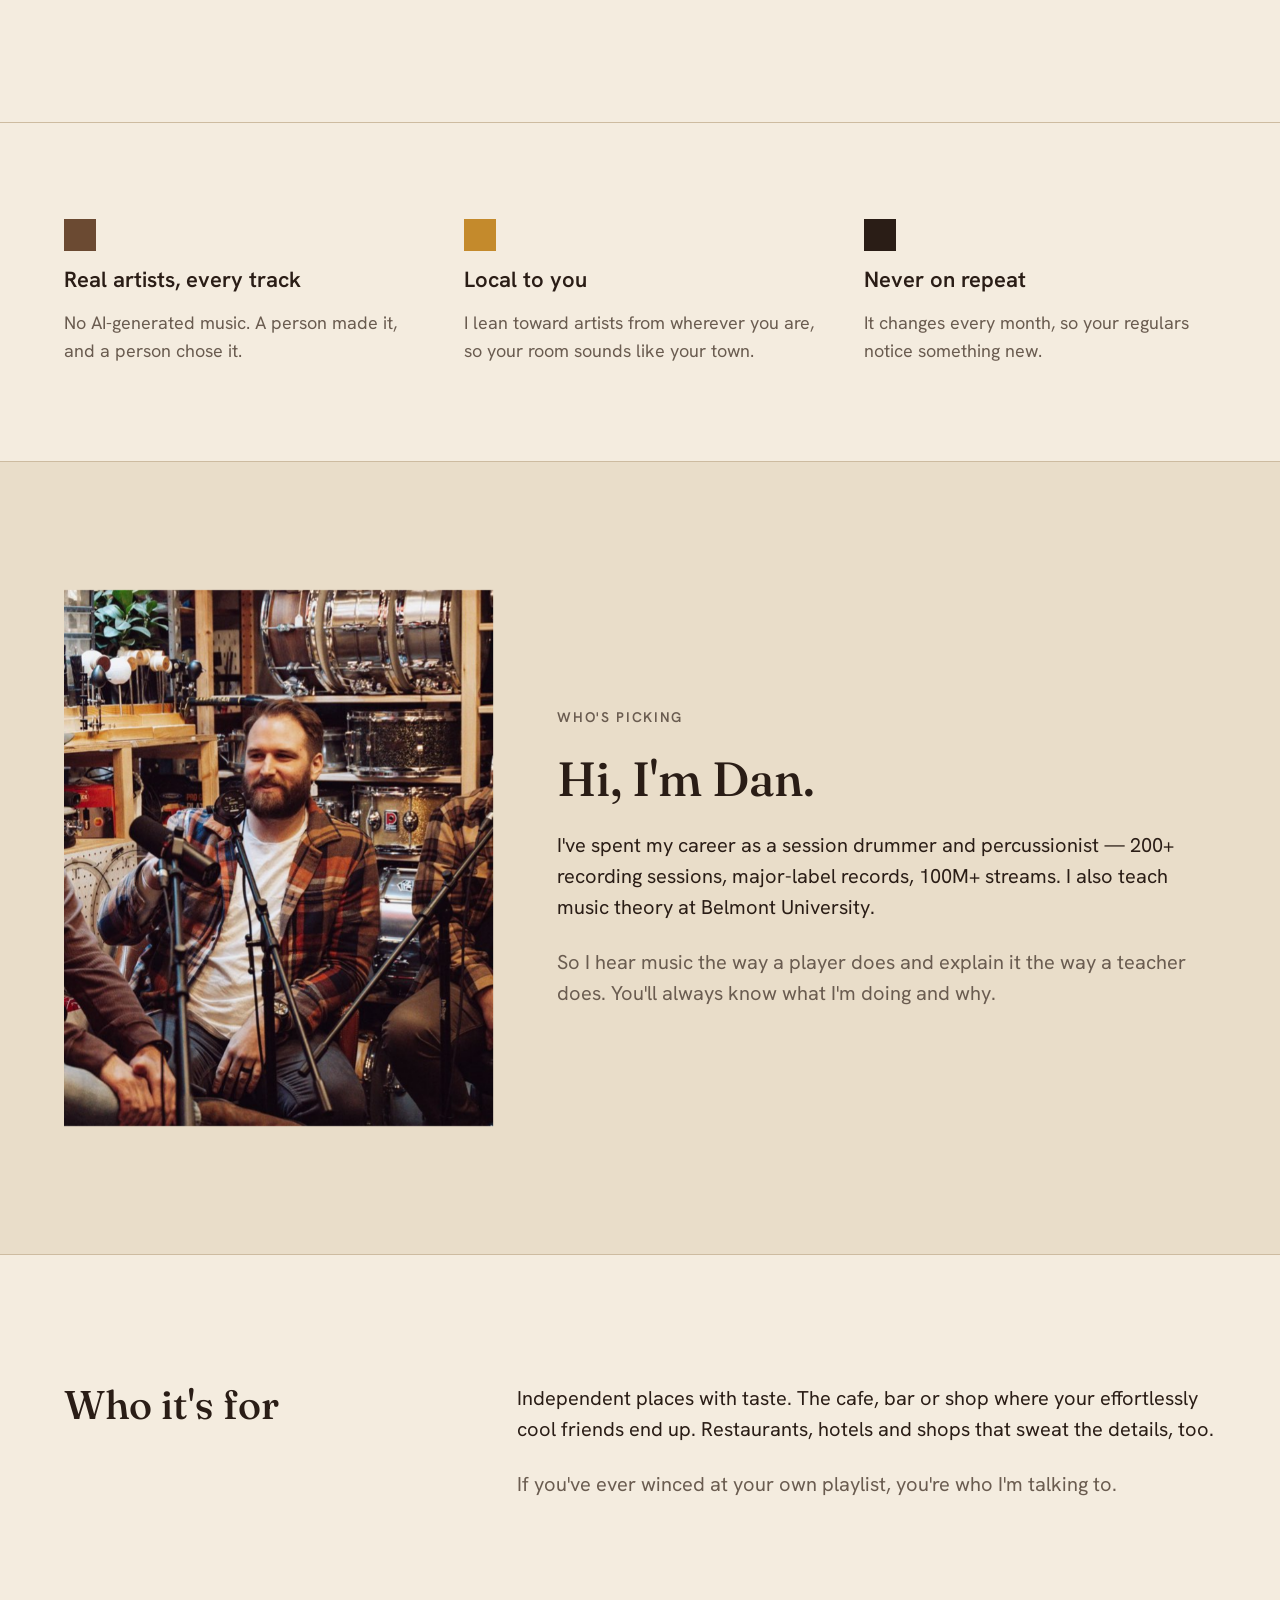
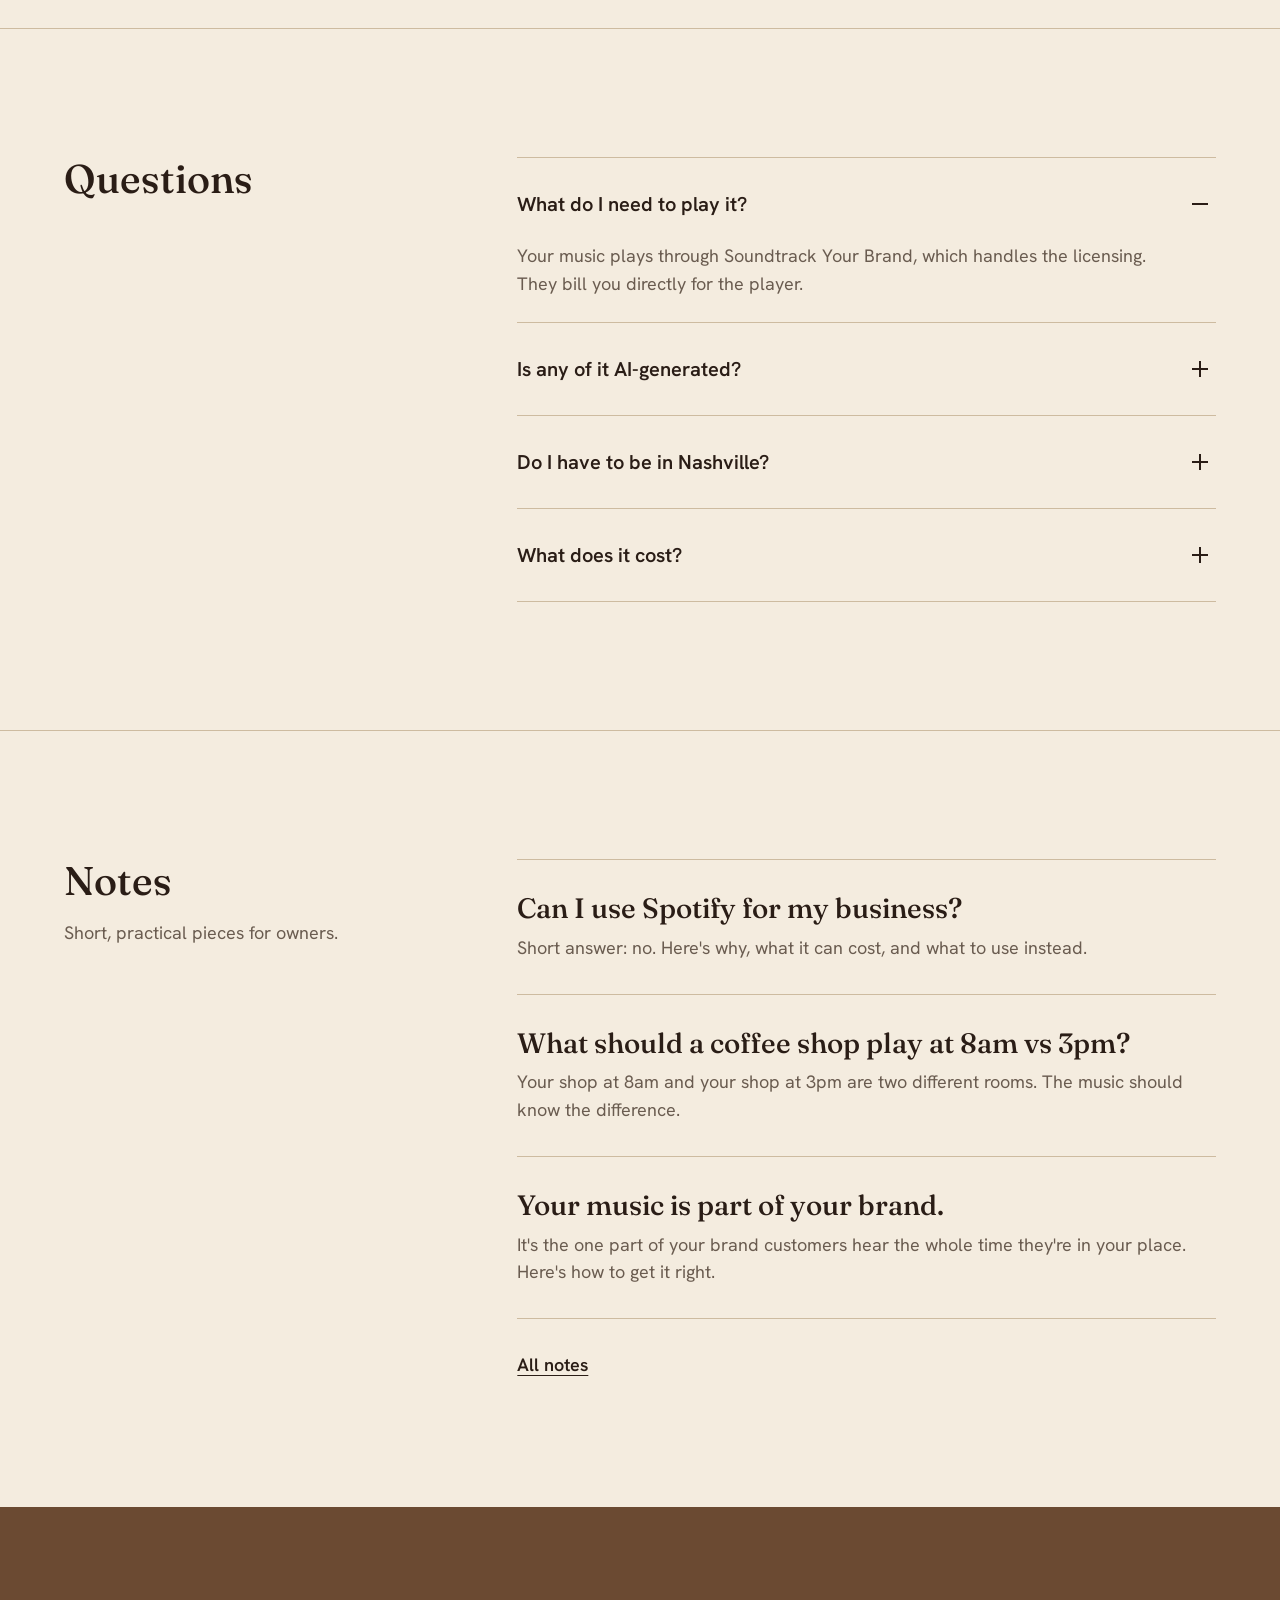
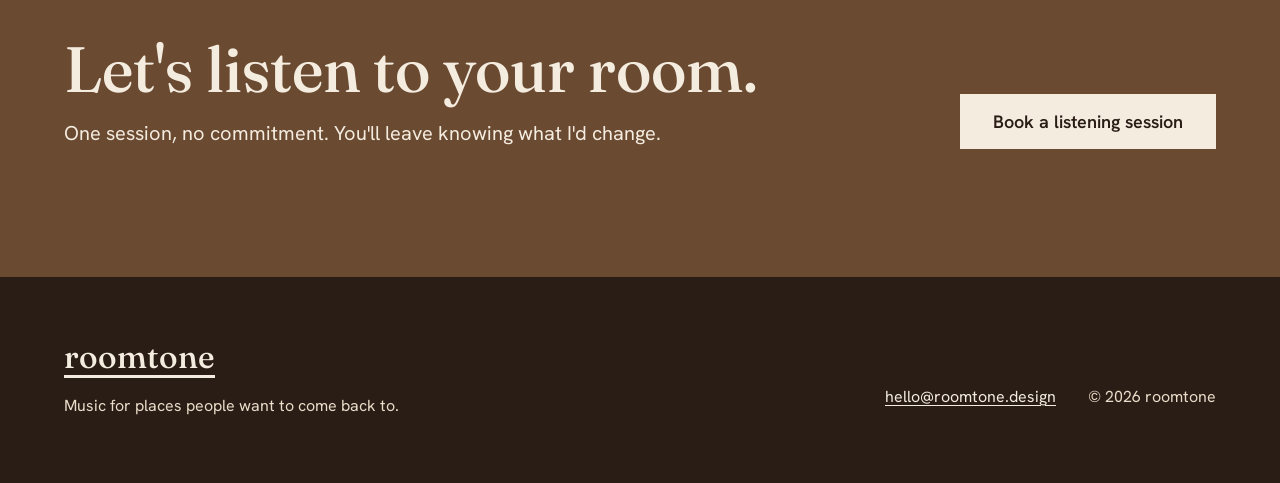
==== commit d7b07a50: "Center the dot in the room The tone sat one unit high in the mark. Fixes the header mark, favicon, i" ====
--- a/site/index.html
+++ b/site/index.html
@@ -60,7 +60,7 @@
   <header class="site-header">
     <div class="wrap">
       <a class="brand" href="/" aria-label="roomtone, home">
-        <svg class="stamp" viewBox="0 0 32 32" aria-hidden="true" focusable="false"><path class="stamp__walls" d="M2 2h28v28H25v-3.5h1.5V5.5h-21v21H17V30H2z"/><circle class="stamp__dot" cx="16" cy="15" r="4.5"/></svg>
+        <svg class="stamp" viewBox="0 0 32 32" aria-hidden="true" focusable="false"><path class="stamp__walls" d="M2 2h28v28H25v-3.5h1.5V5.5h-21v21H17V30H2z"/><circle class="stamp__dot" cx="16" cy="16" r="4.5"/></svg>
         <span class="wordmark">roomtone</span>
       </a>
       <nav class="nav" aria-label="Main">
